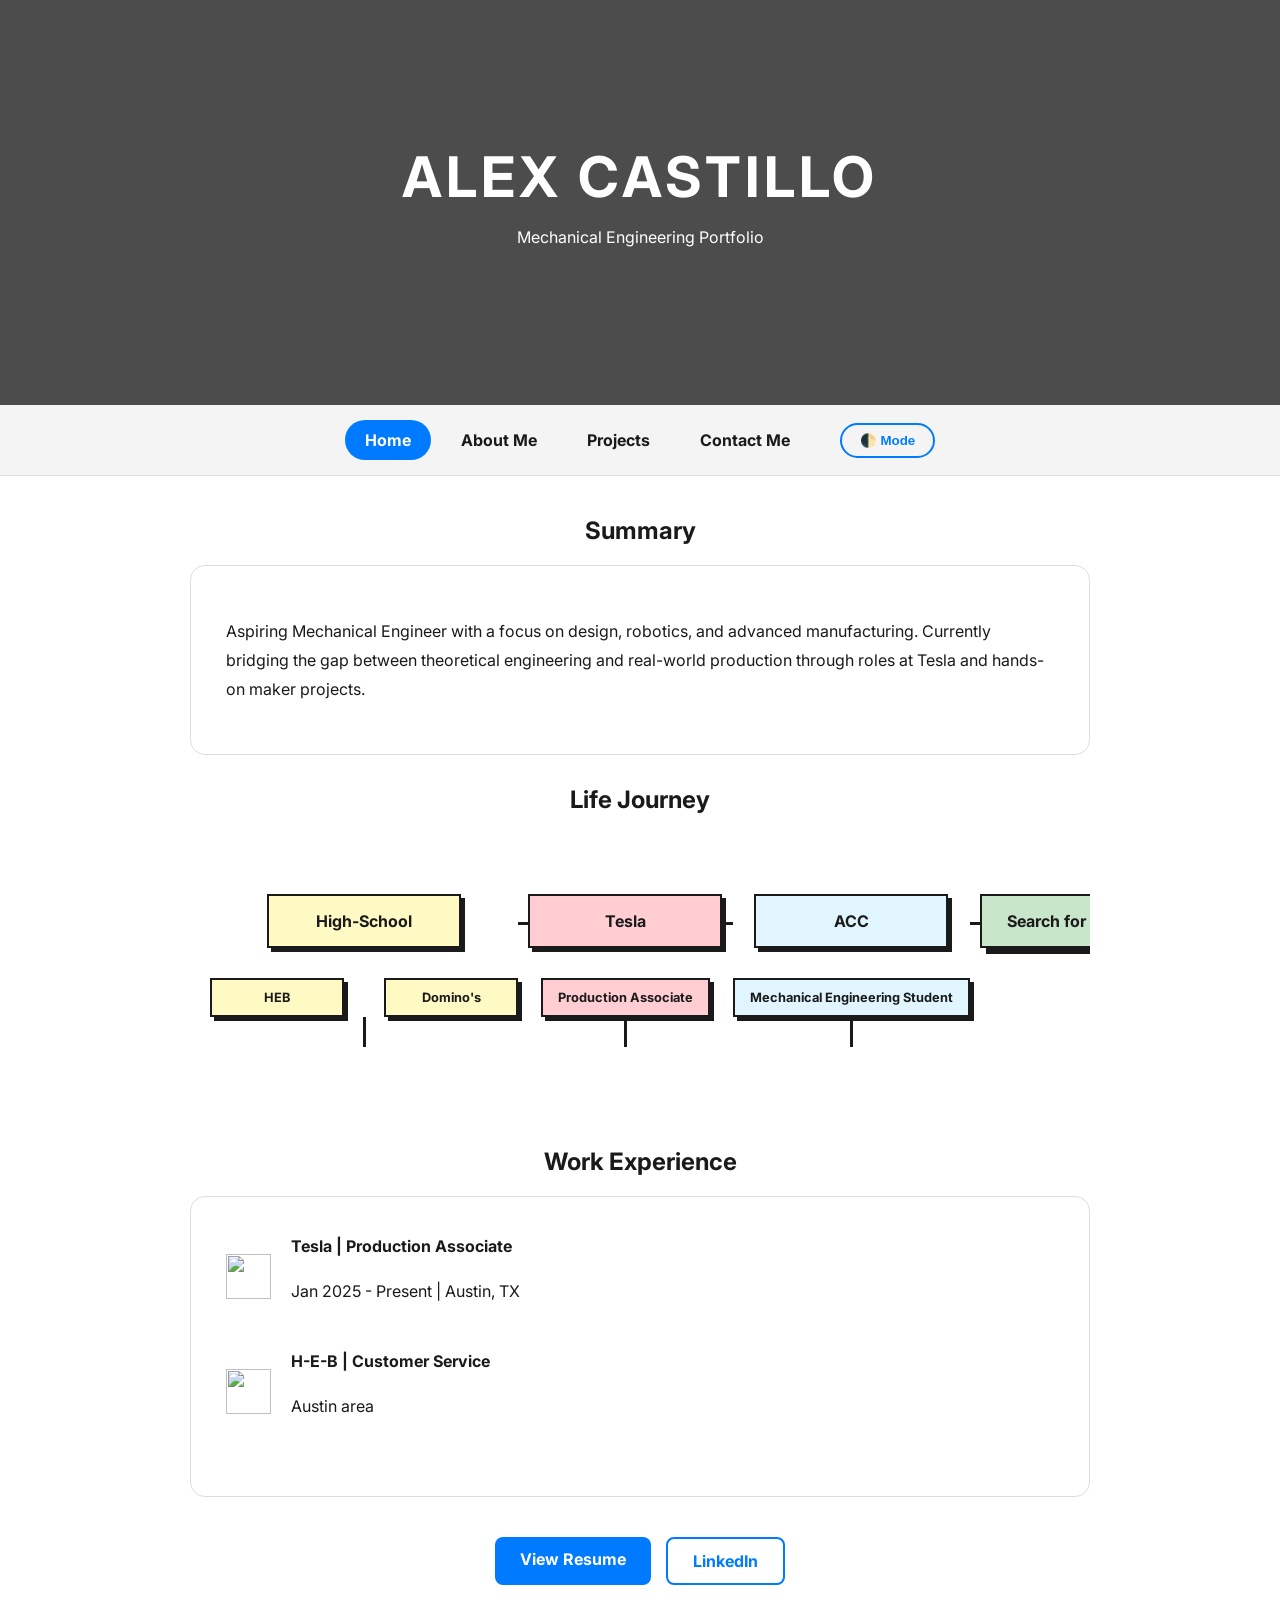
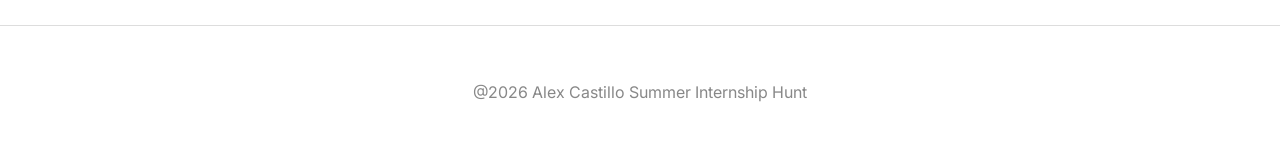
==== index.html @ 1a723564 "Update index.html" ====
<!DOCTYPE html>
<html lang="en">
<head>
    <meta charset="UTF-8">
    <meta name="viewport" content="width=device-width, initial-scale=1.0">
    <title>Alex Castillo | Mechanical Engineering Portfolio</title>
    <link href="https://fonts.googleapis.com/css2?family=Inter:wght@400;700&display=swap" rel="stylesheet">
    <style>
        :root {
            --bg-color: #ffffff;
            --text-color: #1a1a1a;
            --accent-color: #007bff;
            --secondary-bg: #f4f4f4;
            --card-bg: #ffffff;
            --border-color: #ddd;
            
            /* Journey Colors from Sketch */
            --hs-color: #fff9c4; /* Soft Yellow */
            --tesla-color: #ffcdd2; /* Soft Red */
            --acc-color: #e1f5fe; /* Soft Blue */
            --search-color: #c8e6c9; /* Soft Green */
        }

        [data-theme="dark"] {
            --bg-color: #121212;
            --text-color: #f0f0f0;
            --accent-color: #3792ff;
            --secondary-bg: #1e1e1e;
            --card-bg: #252525;
            --border-color: #333;
            --hs-color: #434026;
            --tesla-color: #4a2c2c;
            --acc-color: #263843;
            --search-color: #263e26;
        }

        body {
            font-family: 'Inter', sans-serif;
            background-color: var(--bg-color);
            color: var(--text-color);
            margin: 0; padding: 0;
            transition: all 0.3s ease;
            scroll-behavior: smooth;
            text-align: center;
        }

        /* Hero */
        header {
            height: 45vh;
            background: linear-gradient(rgba(0,0,0,0.7), rgba(0,0,0,0.7)), url('https://images.unsplash.com/photo-1537462715879-360eeb61a0ad?auto=format&fit=crop&w=1500&q=80');
            background-size: cover; background-position: center;
            display: flex; flex-direction: column; justify-content: center; align-items: center; color: white;
        }

        header h1 { font-size: 3.5rem; margin: 0; text-transform: uppercase; letter-spacing: 4px; }

        /* Navigation */
        nav {
            background: var(--secondary-bg); padding: 15px 0; position: sticky; top: 0;
            z-index: 1000; display: flex; justify-content: center; align-items: center; gap: 10px;
            border-bottom: 1px solid var(--border-color);
        }

        nav a { text-decoration: none; color: var(--text-color); font-weight: 700; padding: 10px 20px; border-radius: 30px; transition: 0.3s; cursor: pointer; }
        nav a.active { background: var(--accent-color); color: white; }

        #theme-toggle { padding: 8px 18px; border-radius: 50px; border: 2px solid var(--accent-color); background: transparent; color: var(--accent-color); cursor: pointer; font-weight: bold; margin-left: 20px; }

        /* --- Journey Schematic Styling --- */
        .journey-container { overflow-x: auto; padding: 60px 20px; margin-top: 20px; }
        .journey-schematic { display: flex; align-items: flex-start; min-width: 1000px; margin: 0 auto; position: relative; padding-bottom: 50px; }

        .schematic-node { display: flex; flex-direction: column; align-items: center; position: relative; }
        .node-box {
            border: 2px solid var(--text-color); padding: 15px 25px; font-weight: bold;
            z-index: 3; position: relative; min-width: 140px; box-shadow: 4px 4px 0px var(--text-color);
        }
        
        .sub-box { font-size: 0.8rem; padding: 10px 15px; margin-top: 30px; min-width: 100px; }

        /* Schematic Lines */
        .connector-line { height: 3px; background: var(--text-color); flex-grow: 1; align-self: center; margin-top: -65px; z-index: 1; }
        .vertical-line { width: 3px; background: var(--text-color); height: 30px; position: absolute; top: 100%; z-index: 1; }
        .horizontal-branch { position: absolute; height: 3px; background: var(--text-color); width: 80px; top: 125px; z-index: 1; }

        /* Color Coding */
        .color-hs { background-color: var(--hs-color); }
        .color-tesla { background-color: var(--tesla-color); }
        .color-acc { background-color: var(--acc-color); }
        .color-search { background-color: var(--search-color); }

        /* Layout */
        .container { max-width: 900px; margin: 40px auto; padding: 0 20px; }
        section { display: none; }
        section.active { display: block; animation: fadeIn 0.4s; }
        @keyframes fadeIn { from { opacity: 0; } to { opacity: 1; } }

        .card { background: var(--card-bg); padding: 35px; border-radius: 15px; border: 1px solid var(--border-color); margin-bottom: 30px; line-height: 1.8; text-align: left; }
        .exp-item { display: flex; align-items: center; gap: 20px; margin-bottom: 25px; }
        .exp-logo { width: 45px; height: 45px; object-fit: contain; }

        /* Buttons */
        .bottom-actions { display: flex; justify-content: center; gap: 15px; margin: 40px 0; }
        .btn { padding: 12px 25px; border-radius: 8px; text-decoration: none; font-weight: bold; transition: 0.3s; cursor: pointer; }
        .btn-primary { background: var(--accent-color); color: white; border: none; }
        .btn-outline { border: 2px solid var(--accent-color); color: var(--accent-color); background: transparent; }

        footer { padding: 40px 0; color: #888; border-top: 1px solid var(--border-color); }
    </style>
</head>
<body data-theme="light">

    <header>
        <h1>ALEX CASTILLO</h1>
        <p>Mechanical Engineering Portfolio</p>
    </header>

    <nav>
        <a href="#home" class="nav-btn active" onclick="showSection('home')">Home</a>
        <a href="#about" class="nav-btn" onclick="showSection('about')">About Me</a>
        <a href="#projects" class="nav-btn" onclick="showSection('projects')">Projects</a>
        <a href="#contact" class="nav-btn" onclick="showSection('contact')">Contact Me</a>
        <button id="theme-toggle">🌓 Mode</button>
    </nav>

    <div class="container">
        <section id="home" class="active">
            <h2>Summary</h2>
            <div class="card">
                <p>Aspiring Mechanical Engineer with a focus on design, robotics, and advanced manufacturing. Currently bridging the gap between theoretical engineering and real-world production through roles at Tesla and hands-on maker projects.</p>
            </div>
            
            <h2>Life Journey</h2>
            <div class="journey-container">
                <div class="journey-schematic">
                    
                    <div class="schematic-node">
                        <div class="node-box color-hs">High-School</div>
                        <div class="vertical-line"></div>
                        <div style="display: flex; gap: 40px;">
                            <div class="node-box sub-box color-hs">HEB</div>
                            <div class="node-box sub-box color-hs">Domino's</div>
                        </div>
                    </div>

                    <div class="connector-line"></div>

                    <div class="schematic-node">
                        <div class="node-box color-tesla">Tesla</div>
                        <div class="vertical-line"></div>
                        <div class="node-box sub-box color-tesla">Production Associate</div>
                    </div>

                    <div class="connector-line"></div>

                    <div class="schematic-node">
                        <div class="node-box color-acc">ACC</div>
                        <div class="vertical-line"></div>
                        <div class="node-box sub-box color-acc">Mechanical Engineering Student</div>
                    </div>

                    <div class="connector-line"></div>

                    <div class="schematic-node">
                        <div class="node-box color-search" style="box-shadow: 6px 6px 0px var(--text-color);">Search for Internship!!!</div>
                    </div>
                </div>
            </div>

            <h2>Work Experience</h2>
            <div class="card">
                <div class="exp-item">
                    <img src="tesla-logo.png" alt="" class="exp-logo">
                    <div>
                        <strong>Tesla | Production Associate</strong>
                        <p>Jan 2025 - Present | Austin, TX </p>
                    </div>
                </div>
                <div class="exp-item">
                    <img src="heb-logo.png" alt="" class="exp-logo">
                    <div>
                        <strong>H-E-B | Customer Service</strong>
                        <p>Austin area </p>
                    </div>
                </div>
            </div>
        </section>

        <section id="about">
            <h2>About Me</h2>
            <div class="card">
                <p>Hi there! My name is Alex Castillo and I'm currently in my journey as a mechanical engineering student.</p>
                <p>My interest in engineering started with a passion for how things work—taking apart mechanical systems to understand their internal logic. Currently, I'm harnessing my passion for engineering by designing and building a 6-DOF robotic arm using SolidWorks and advanced 3D printing.</p>
            </div>
        </section>

        <section id="projects">
            <h2>Technical Projects</h2>
            <div class="card">
                <h3>6-DOF Robotic Arm</h3>
                <p>Designed and fabricated a fully articulated robotic arm. Key focuses included motor torque calculations, tolerance management for 3D printed components, and structural design in SolidWorks.</p>
            </div>
        </section>

        <section id="contact">
            <h2>Contact Me</h2>
            <div class="card">
                <form action="https://formspree.io/f/alex.castillo3@g.austincc.edu" method="POST">
                    <input type="text" name="name" placeholder="Name" required>
                    <input type="email" name="email" placeholder="Email" required>
                    <textarea name="message" rows="5" placeholder="Your Message" required></textarea>
                    <button type="submit" class="btn btn-primary" style="width:100%; margin-top:10px;">Send Message</button>
                </form>
            </div>
        </section>

        <div class="bottom-actions">
            <a href="resume.pdf" target="_blank" class="btn btn-primary">View Resume</a>
            <a href="https://www.linkedin.com/in/alex-lee-castillo-57551421b/" target="_blank" class="btn btn-outline">LinkedIn </a>
        </div>
    </div>

    <footer>
        <p>@2026 Alex Castillo Summer Internship Hunt </p>
    </footer>

    <script>
        function showSection(sectionId) {
            document.querySelectorAll('section').forEach(s => s.classList.remove('active'));
            document.querySelectorAll('.nav-btn').forEach(b => b.classList.remove('active'));
            document.getElementById(sectionId).classList.add('active');
            document.querySelector(`[href="#${sectionId}"]`).classList.add('active');
            window.scrollTo(0, 0);
        }
        const toggleBtn = document.getElementById('theme-toggle');
        const body = document.body;
        toggleBtn.addEventListener('click', () => {
            const currentTheme = body.getAttribute('data-theme');
            body.setAttribute('data-theme', currentTheme === 'light' ? 'dark' : 'light');
        });
    </script>
</body>
</html>
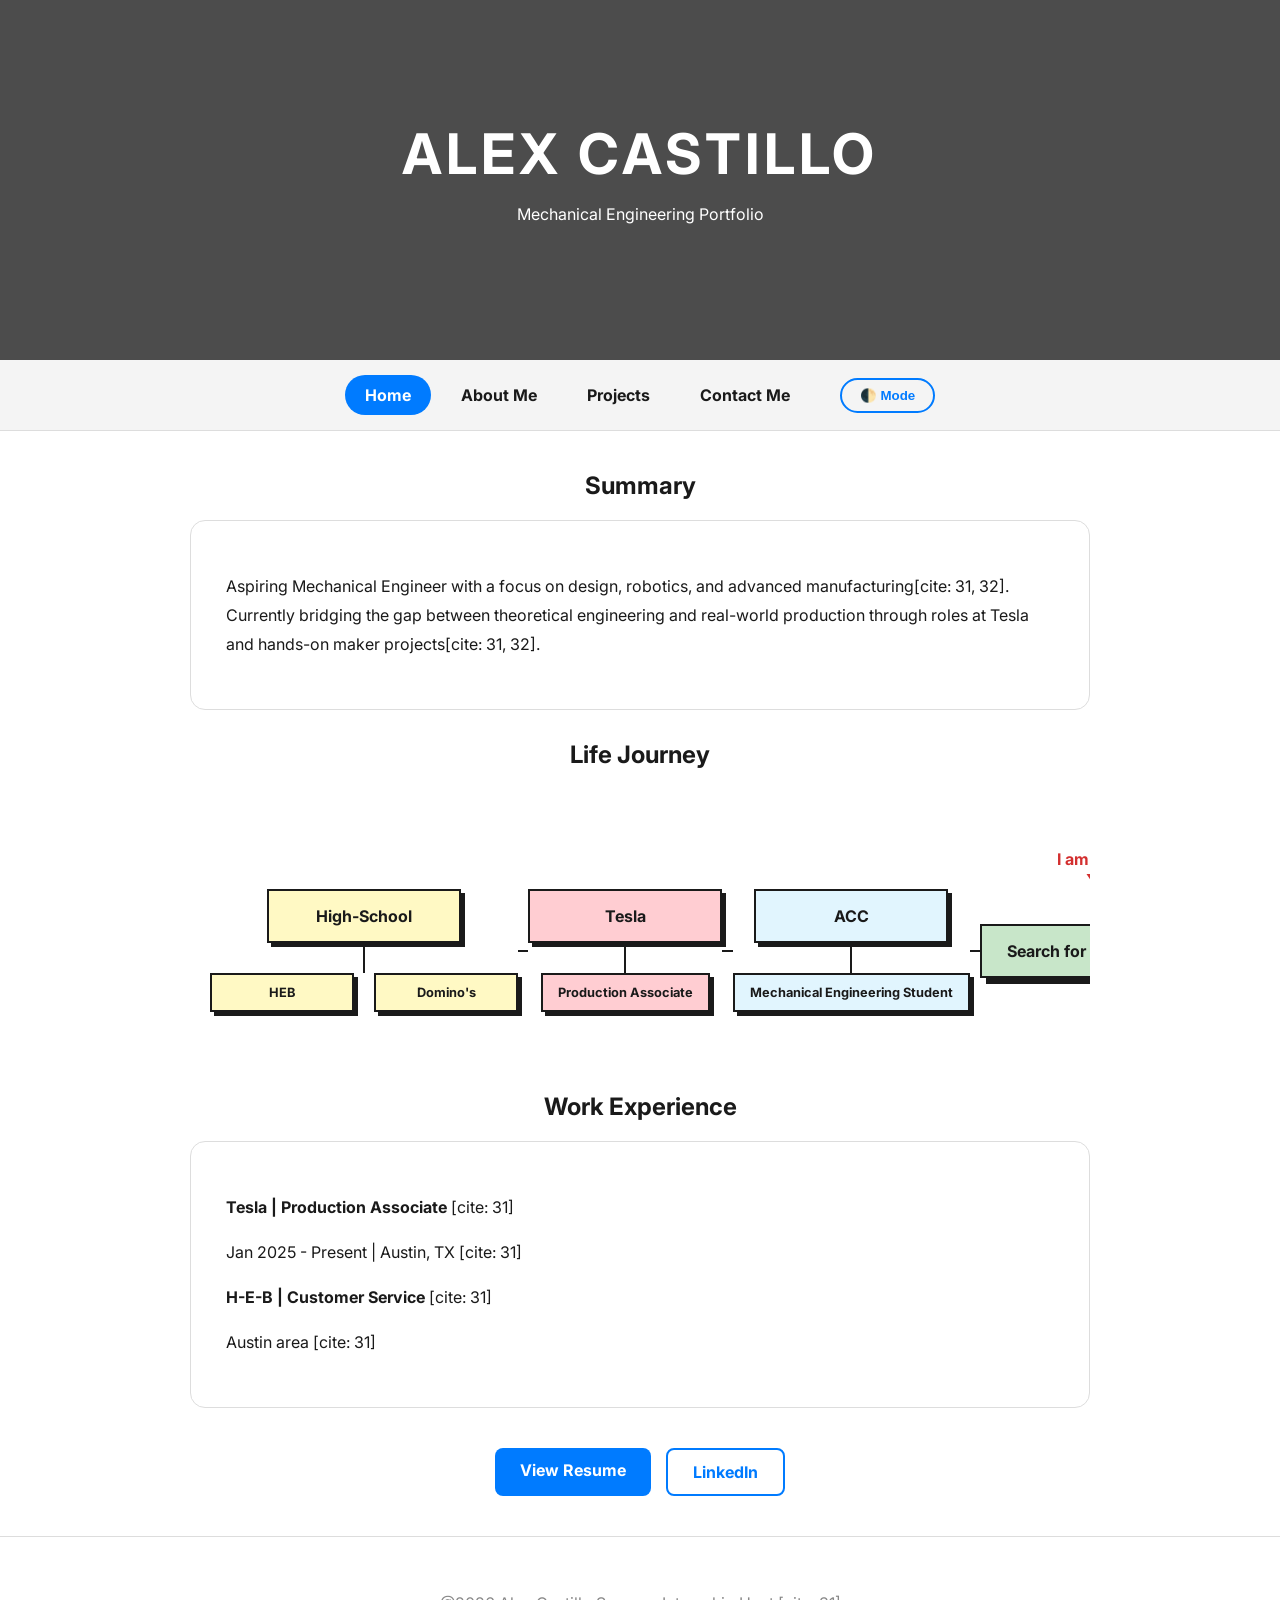
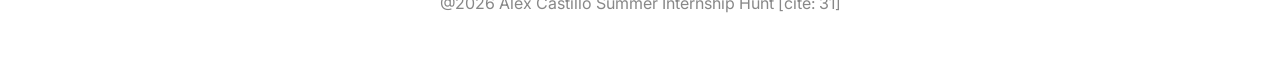
==== commit dc79e403: "Update index.html" ====
--- a/index.html
+++ b/index.html
@@ -14,11 +14,11 @@
             --card-bg: #ffffff;
             --border-color: #ddd;
             
-            /* Journey Colors from Sketch */
-            --hs-color: #fff9c4; /* Soft Yellow */
-            --tesla-color: #ffcdd2; /* Soft Red */
-            --acc-color: #e1f5fe; /* Soft Blue */
-            --search-color: #c8e6c9; /* Soft Green */
+            /* Journey Colors */
+            --hs-color: #fff9c4;
+            --tesla-color: #ffcdd2;
+            --acc-color: #e1f5fe;
+            --search-color: #c8e6c9;
         }
 
         [data-theme="dark"] {
@@ -46,7 +46,7 @@
 
         /* Hero */
         header {
-            height: 45vh;
+            height: 40vh;
             background: linear-gradient(rgba(0,0,0,0.7), rgba(0,0,0,0.7)), url('https://images.unsplash.com/photo-1537462715879-360eeb61a0ad?auto=format&fit=crop&w=1500&q=80');
             background-size: cover; background-position: center;
             display: flex; flex-direction: column; justify-content: center; align-items: center; color: white;
@@ -67,8 +67,8 @@
         #theme-toggle { padding: 8px 18px; border-radius: 50px; border: 2px solid var(--accent-color); background: transparent; color: var(--accent-color); cursor: pointer; font-weight: bold; margin-left: 20px; }
 
         /* --- Journey Schematic Styling --- */
-        .journey-container { overflow-x: auto; padding: 60px 20px; margin-top: 20px; }
-        .journey-schematic { display: flex; align-items: flex-start; min-width: 1000px; margin: 0 auto; position: relative; padding-bottom: 50px; }
+        .journey-container { overflow-x: auto; padding: 100px 20px 60px; margin-top: 20px; }
+        .journey-schematic { display: flex; align-items: center; min-width: 1000px; margin: 0 auto; position: relative; }
 
         .schematic-node { display: flex; flex-direction: column; align-items: center; position: relative; }
         .node-box {
@@ -76,12 +76,32 @@
             z-index: 3; position: relative; min-width: 140px; box-shadow: 4px 4px 0px var(--text-color);
         }
         
-        .sub-box { font-size: 0.8rem; padding: 10px 15px; margin-top: 30px; min-width: 100px; }
-
-        /* Schematic Lines */
-        .connector-line { height: 3px; background: var(--text-color); flex-grow: 1; align-self: center; margin-top: -65px; z-index: 1; }
-        .vertical-line { width: 3px; background: var(--text-color); height: 30px; position: absolute; top: 100%; z-index: 1; }
-        .horizontal-branch { position: absolute; height: 3px; background: var(--text-color); width: 80px; top: 125px; z-index: 1; }
+        .sub-box { font-size: 0.8rem; padding: 10px 15px; min-width: 110px; }
+
+        /* Connecting Lines */
+        .connector-line { height: 2px; background: var(--text-color); flex-grow: 1; z-index: 1; }
+        .vertical-line { width: 2px; background: var(--text-color); height: 30px; }
+
+        /* "I am here" Indicator */
+        .here-indicator {
+            position: absolute;
+            top: -75px;
+            left: 50%;
+            transform: translateX(-50%);
+            color: #d32f2f;
+            font-weight: bold;
+            display: flex;
+            flex-direction: column;
+            align-items: center;
+        }
+        .arrow-down {
+            width: 0; 
+            height: 0; 
+            border-left: 8px solid transparent;
+            border-right: 8px solid transparent;
+            border-top: 12px solid #d32f2f;
+            margin-top: 5px;
+        }
 
         /* Color Coding */
         .color-hs { background-color: var(--hs-color); }
@@ -96,8 +116,6 @@
         @keyframes fadeIn { from { opacity: 0; } to { opacity: 1; } }
 
         .card { background: var(--card-bg); padding: 35px; border-radius: 15px; border: 1px solid var(--border-color); margin-bottom: 30px; line-height: 1.8; text-align: left; }
-        .exp-item { display: flex; align-items: center; gap: 20px; margin-bottom: 25px; }
-        .exp-logo { width: 45px; height: 45px; object-fit: contain; }
 
         /* Buttons */
         .bottom-actions { display: flex; justify-content: center; gap: 15px; margin: 40px 0; }
@@ -127,7 +145,7 @@
         <section id="home" class="active">
             <h2>Summary</h2>
             <div class="card">
-                <p>Aspiring Mechanical Engineer with a focus on design, robotics, and advanced manufacturing. Currently bridging the gap between theoretical engineering and real-world production through roles at Tesla and hands-on maker projects.</p>
+                <p>Aspiring Mechanical Engineer with a focus on design, robotics, and advanced manufacturing[cite: 31, 32]. Currently bridging the gap between theoretical engineering and real-world production through roles at Tesla and hands-on maker projects[cite: 31, 32].</p>
             </div>
             
             <h2>Life Journey</h2>
@@ -137,7 +155,7 @@
                     <div class="schematic-node">
                         <div class="node-box color-hs">High-School</div>
                         <div class="vertical-line"></div>
-                        <div style="display: flex; gap: 40px;">
+                        <div style="display: flex; gap: 20px;">
                             <div class="node-box sub-box color-hs">HEB</div>
                             <div class="node-box sub-box color-hs">Domino's</div>
                         </div>
@@ -162,6 +180,10 @@
                     <div class="connector-line"></div>
 
                     <div class="schematic-node">
+                        <div class="here-indicator">
+                            I am here!
+                            <div class="arrow-down"></div>
+                        </div>
                         <div class="node-box color-search" style="box-shadow: 6px 6px 0px var(--text-color);">Search for Internship!!!</div>
                     </div>
                 </div>
@@ -169,28 +191,18 @@
 
             <h2>Work Experience</h2>
             <div class="card">
-                <div class="exp-item">
-                    <img src="tesla-logo.png" alt="" class="exp-logo">
-                    <div>
-                        <strong>Tesla | Production Associate</strong>
-                        <p>Jan 2025 - Present | Austin, TX </p>
-                    </div>
-                </div>
-                <div class="exp-item">
-                    <img src="heb-logo.png" alt="" class="exp-logo">
-                    <div>
-                        <strong>H-E-B | Customer Service</strong>
-                        <p>Austin area </p>
-                    </div>
-                </div>
+                <p><strong>Tesla | Production Associate</strong> [cite: 31]</p>
+                <p>Jan 2025 - Present | Austin, TX [cite: 31]</p>
+                <p><strong>H-E-B | Customer Service</strong> [cite: 31]</p>
+                <p>Austin area [cite: 31]</p>
             </div>
         </section>
 
         <section id="about">
             <h2>About Me</h2>
             <div class="card">
-                <p>Hi there! My name is Alex Castillo and I'm currently in my journey as a mechanical engineering student.</p>
-                <p>My interest in engineering started with a passion for how things work—taking apart mechanical systems to understand their internal logic. Currently, I'm harnessing my passion for engineering by designing and building a 6-DOF robotic arm using SolidWorks and advanced 3D printing.</p>
+                <p>Hi there! My name is Alex Castillo and I'm currently a mechanical engineering student[cite: 31, 32].</p>
+                <p>My interest in engineering started with a passion for how things work—taking apart mechanical systems to understand their internal logic[cite: 32]. Currently, I'm harnessing my passion for engineering by designing and building a 6-DOF robotic arm using SolidWorks and advanced 3D printing[cite: 31, 32].</p>
             </div>
         </section>
 
@@ -198,7 +210,7 @@
             <h2>Technical Projects</h2>
             <div class="card">
                 <h3>6-DOF Robotic Arm</h3>
-                <p>Designed and fabricated a fully articulated robotic arm. Key focuses included motor torque calculations, tolerance management for 3D printed components, and structural design in SolidWorks.</p>
+                <p>Designed and fabricated a fully articulated robotic arm[cite: 31, 32]. Key focuses included motor torque calculations, tolerance management for 3D printed components, and structural design in SolidWorks[cite: 31, 32].</p>
             </div>
         </section>
 
@@ -216,12 +228,12 @@
 
         <div class="bottom-actions">
             <a href="resume.pdf" target="_blank" class="btn btn-primary">View Resume</a>
-            <a href="https://www.linkedin.com/in/alex-lee-castillo-57551421b/" target="_blank" class="btn btn-outline">LinkedIn </a>
+            <a href="https://www.linkedin.com/in/alex-lee-castillo-57551421b/" target="_blank" class="btn btn-outline">LinkedIn</a>
         </div>
     </div>
 
     <footer>
-        <p>@2026 Alex Castillo Summer Internship Hunt </p>
+        <p>@2026 Alex Castillo Summer Internship Hunt [cite: 31]</p>
     </footer>
 
     <script>
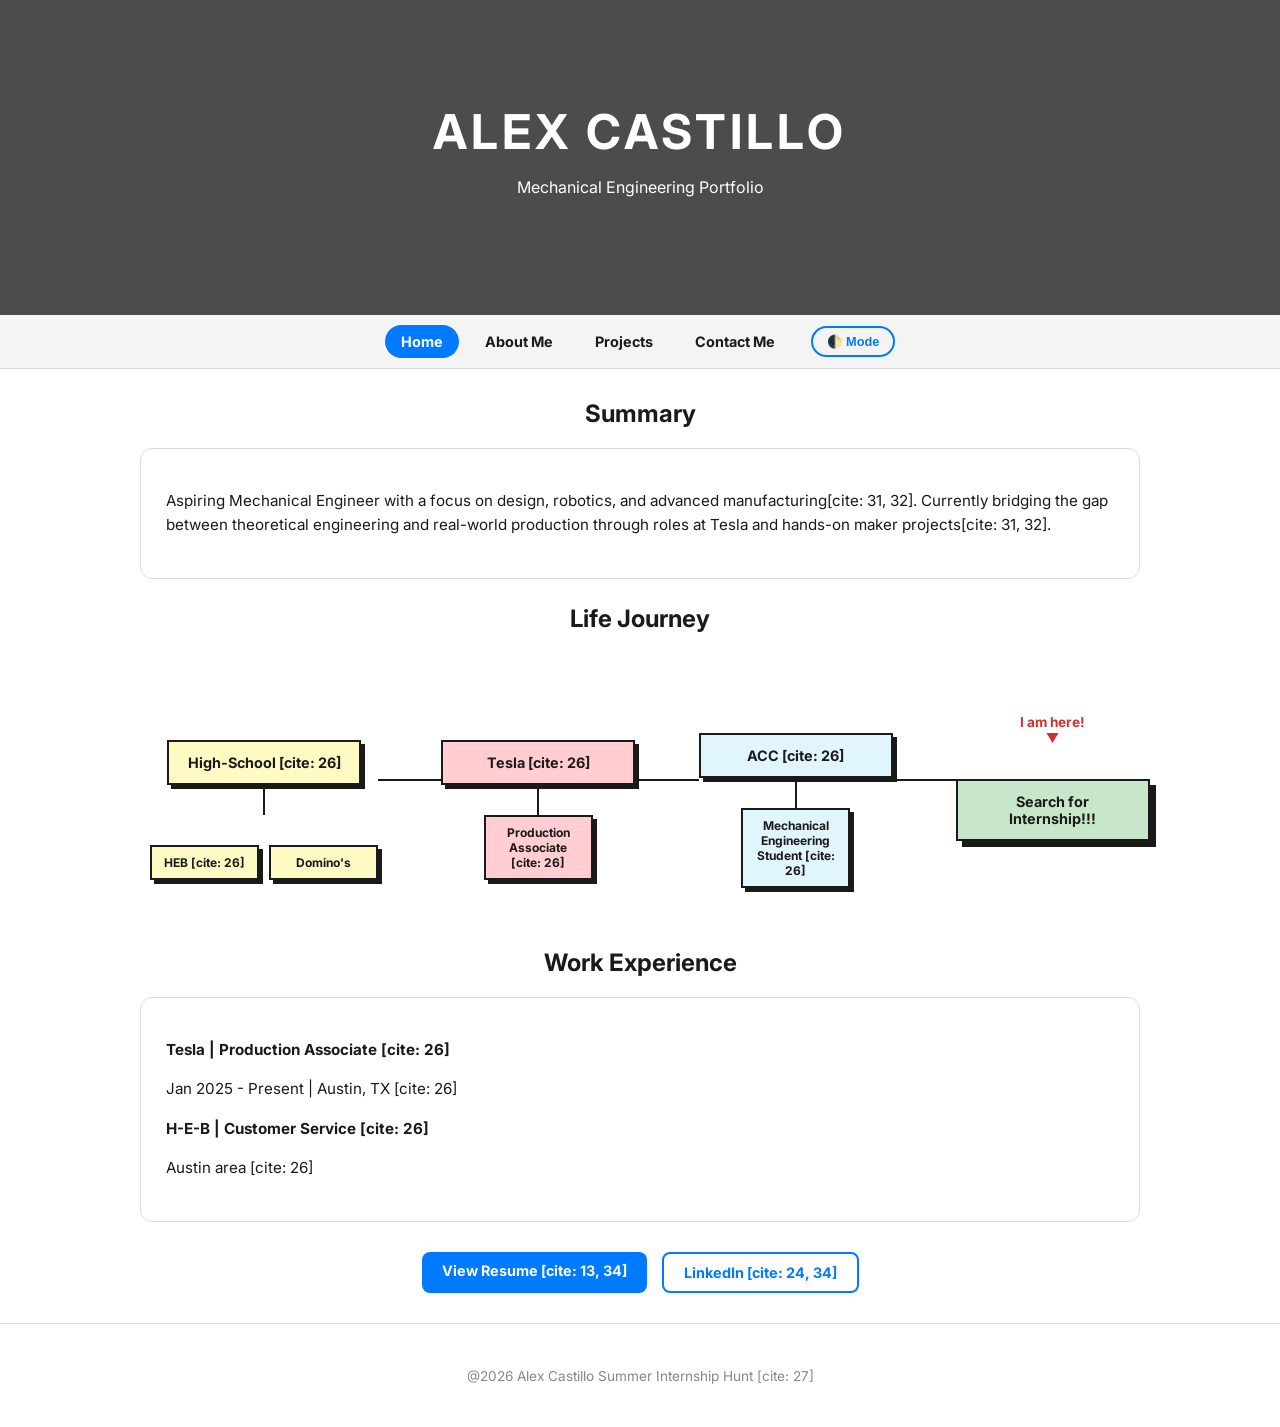
==== commit d4a6b727: "Update index.html" ====
--- a/index.html
+++ b/index.html
@@ -46,61 +46,65 @@
 
         /* Hero */
         header {
-            height: 40vh;
+            height: 35vh;
             background: linear-gradient(rgba(0,0,0,0.7), rgba(0,0,0,0.7)), url('https://images.unsplash.com/photo-1537462715879-360eeb61a0ad?auto=format&fit=crop&w=1500&q=80');
             background-size: cover; background-position: center;
             display: flex; flex-direction: column; justify-content: center; align-items: center; color: white;
         }
 
-        header h1 { font-size: 3.5rem; margin: 0; text-transform: uppercase; letter-spacing: 4px; }
+        header h1 { font-size: 3rem; margin: 0; text-transform: uppercase; letter-spacing: 4px; }
 
         /* Navigation */
         nav {
-            background: var(--secondary-bg); padding: 15px 0; position: sticky; top: 0;
+            background: var(--secondary-bg); padding: 10px 0; position: sticky; top: 0;
             z-index: 1000; display: flex; justify-content: center; align-items: center; gap: 10px;
             border-bottom: 1px solid var(--border-color);
         }
 
-        nav a { text-decoration: none; color: var(--text-color); font-weight: 700; padding: 10px 20px; border-radius: 30px; transition: 0.3s; cursor: pointer; }
+        nav a { text-decoration: none; color: var(--text-color); font-weight: 700; padding: 8px 16px; border-radius: 30px; transition: 0.3s; cursor: pointer; font-size: 0.9rem; }
         nav a.active { background: var(--accent-color); color: white; }
 
-        #theme-toggle { padding: 8px 18px; border-radius: 50px; border: 2px solid var(--accent-color); background: transparent; color: var(--accent-color); cursor: pointer; font-weight: bold; margin-left: 20px; }
+        #theme-toggle { padding: 6px 14px; border-radius: 50px; border: 2px solid var(--accent-color); background: transparent; color: var(--accent-color); cursor: pointer; font-weight: bold; margin-left: 10px; font-size: 0.8rem; }
 
         /* --- Journey Schematic Styling --- */
-        .journey-container { overflow-x: auto; padding: 100px 20px 60px; margin-top: 20px; }
-        .journey-schematic { display: flex; align-items: center; min-width: 1000px; margin: 0 auto; position: relative; }
-
-        .schematic-node { display: flex; flex-direction: column; align-items: center; position: relative; }
+        .journey-container { padding: 80px 10px 40px; margin-top: 20px; width: 100%; display: flex; justify-content: center; }
+        .journey-schematic { display: flex; align-items: center; width: 100%; max-width: 1100px; position: relative; justify-content: space-between; }
+
+        .schematic-node { display: flex; flex-direction: column; align-items: center; position: relative; flex: 1; }
+        
         .node-box {
-            border: 2px solid var(--text-color); padding: 15px 25px; font-weight: bold;
-            z-index: 3; position: relative; min-width: 140px; box-shadow: 4px 4px 0px var(--text-color);
+            border: 2px solid var(--text-color); padding: 12px 15px; font-weight: bold;
+            z-index: 3; position: relative; width: 160px; box-shadow: 4px 4px 0px var(--text-color);
+            font-size: 0.9rem;
         }
         
-        .sub-box { font-size: 0.8rem; padding: 10px 15px; min-width: 110px; }
+        .sub-box-container { display: flex; gap: 10px; margin-top: 30px; }
+        .sub-box { font-size: 0.75rem; padding: 8px 10px; width: 85px; min-width: 0; }
 
         /* Connecting Lines */
-        .connector-line { height: 2px; background: var(--text-color); flex-grow: 1; z-index: 1; }
-        .vertical-line { width: 2px; background: var(--text-color); height: 30px; }
+        .main-connector { height: 2px; background: var(--text-color); flex-grow: 1; z-index: 1; align-self: center; margin-bottom: 60px; }
+        .vertical-line { width: 2px; background: var(--text-color); height: 30px; z-index: 2; }
 
         /* "I am here" Indicator */
         .here-indicator {
             position: absolute;
-            top: -75px;
+            top: -65px;
             left: 50%;
             transform: translateX(-50%);
             color: #d32f2f;
             font-weight: bold;
+            font-size: 0.85rem;
             display: flex;
             flex-direction: column;
             align-items: center;
+            white-space: nowrap;
         }
         .arrow-down {
-            width: 0; 
-            height: 0; 
-            border-left: 8px solid transparent;
-            border-right: 8px solid transparent;
-            border-top: 12px solid #d32f2f;
-            margin-top: 5px;
+            width: 0; height: 0; 
+            border-left: 6px solid transparent;
+            border-right: 6px solid transparent;
+            border-top: 10px solid #d32f2f;
+            margin-top: 3px;
         }
 
         /* Color Coding */
@@ -110,20 +114,20 @@
         .color-search { background-color: var(--search-color); }
 
         /* Layout */
-        .container { max-width: 900px; margin: 40px auto; padding: 0 20px; }
+        .container { max-width: 1000px; margin: 30px auto; padding: 0 20px; }
         section { display: none; }
         section.active { display: block; animation: fadeIn 0.4s; }
         @keyframes fadeIn { from { opacity: 0; } to { opacity: 1; } }
 
-        .card { background: var(--card-bg); padding: 35px; border-radius: 15px; border: 1px solid var(--border-color); margin-bottom: 30px; line-height: 1.8; text-align: left; }
+        .card { background: var(--card-bg); padding: 25px; border-radius: 12px; border: 1px solid var(--border-color); margin-bottom: 25px; line-height: 1.6; text-align: left; font-size: 0.95rem; }
 
         /* Buttons */
-        .bottom-actions { display: flex; justify-content: center; gap: 15px; margin: 40px 0; }
-        .btn { padding: 12px 25px; border-radius: 8px; text-decoration: none; font-weight: bold; transition: 0.3s; cursor: pointer; }
+        .bottom-actions { display: flex; justify-content: center; gap: 15px; margin: 30px 0; }
+        .btn { padding: 10px 20px; border-radius: 8px; text-decoration: none; font-weight: bold; transition: 0.3s; cursor: pointer; font-size: 0.9rem; }
         .btn-primary { background: var(--accent-color); color: white; border: none; }
         .btn-outline { border: 2px solid var(--accent-color); color: var(--accent-color); background: transparent; }
 
-        footer { padding: 40px 0; color: #888; border-top: 1px solid var(--border-color); }
+        footer { padding: 30px 0; color: #888; border-top: 1px solid var(--border-color); font-size: 0.85rem; }
     </style>
 </head>
 <body data-theme="light">
@@ -153,87 +157,87 @@
                 <div class="journey-schematic">
                     
                     <div class="schematic-node">
-                        <div class="node-box color-hs">High-School</div>
+                        <div class="node-box color-hs">High-School [cite: 26]</div>
                         <div class="vertical-line"></div>
-                        <div style="display: flex; gap: 20px;">
-                            <div class="node-box sub-box color-hs">HEB</div>
+                        <div class="sub-box-container">
+                            <div class="node-box sub-box color-hs">HEB [cite: 26]</div>
                             <div class="node-box sub-box color-hs">Domino's</div>
                         </div>
                     </div>
 
-                    <div class="connector-line"></div>
-
-                    <div class="schematic-node">
-                        <div class="node-box color-tesla">Tesla</div>
+                    <div class="main-connector"></div>
+
+                    <div class="schematic-node">
+                        <div class="node-box color-tesla">Tesla [cite: 26]</div>
                         <div class="vertical-line"></div>
-                        <div class="node-box sub-box color-tesla">Production Associate</div>
-                    </div>
-
-                    <div class="connector-line"></div>
-
-                    <div class="schematic-node">
-                        <div class="node-box color-acc">ACC</div>
+                        <div class="node-box sub-box color-tesla">Production Associate [cite: 26]</div>
+                    </div>
+
+                    <div class="main-connector"></div>
+
+                    <div class="schematic-node">
+                        <div class="node-box color-acc">ACC [cite: 26]</div>
                         <div class="vertical-line"></div>
-                        <div class="node-box sub-box color-acc">Mechanical Engineering Student</div>
-                    </div>
-
-                    <div class="connector-line"></div>
+                        <div class="node-box sub-box color-acc">Mechanical Engineering Student [cite: 26]</div>
+                    </div>
+
+                    <div class="main-connector"></div>
 
                     <div class="schematic-node">
                         <div class="here-indicator">
-                            I am here!
+                            I am here! 
                             <div class="arrow-down"></div>
                         </div>
-                        <div class="node-box color-search" style="box-shadow: 6px 6px 0px var(--text-color);">Search for Internship!!!</div>
+                        <div class="node-box color-search" style="box-shadow: 6px 6px 0px var(--text-color);">Search for Internship!!! </div>
                     </div>
                 </div>
             </div>
 
             <h2>Work Experience</h2>
             <div class="card">
-                <p><strong>Tesla | Production Associate</strong> [cite: 31]</p>
-                <p>Jan 2025 - Present | Austin, TX [cite: 31]</p>
-                <p><strong>H-E-B | Customer Service</strong> [cite: 31]</p>
-                <p>Austin area [cite: 31]</p>
+                <p><strong>Tesla | Production Associate [cite: 26]</strong></p>
+                <p>Jan 2025 - Present | Austin, TX [cite: 26]</p>
+                <p><strong>H-E-B | Customer Service [cite: 26]</strong></p>
+                <p>Austin area [cite: 26]</p>
             </div>
         </section>
 
         <section id="about">
-            <h2>About Me</h2>
-            <div class="card">
-                <p>Hi there! My name is Alex Castillo and I'm currently a mechanical engineering student[cite: 31, 32].</p>
-                <p>My interest in engineering started with a passion for how things work—taking apart mechanical systems to understand their internal logic[cite: 32]. Currently, I'm harnessing my passion for engineering by designing and building a 6-DOF robotic arm using SolidWorks and advanced 3D printing[cite: 31, 32].</p>
+            <h2>About Me [cite: 15]</h2>
+            <div class="card">
+                <p>Hi there! My name is Alex Castillo and I'm currently a mechanical engineering student[cite: 16].</p>
+                <p>My interest in engineering started with a passion for how things work—taking apart mechanical systems to understand their internal logic[cite: 17]. Currently, I'm harnessing my passion for engineering by designing and building a 6-DOF robotic arm using SolidWorks and advanced 3D printing[cite: 18].</p>
             </div>
         </section>
 
         <section id="projects">
-            <h2>Technical Projects</h2>
-            <div class="card">
-                <h3>6-DOF Robotic Arm</h3>
-                <p>Designed and fabricated a fully articulated robotic arm[cite: 31, 32]. Key focuses included motor torque calculations, tolerance management for 3D printed components, and structural design in SolidWorks[cite: 31, 32].</p>
+            <h2>Technical Projects [cite: 23]</h2>
+            <div class="card">
+                <h3>6-DOF Robotic Arm [cite: 18]</h3>
+                <p>Designed and fabricated a fully articulated robotic arm[cite: 18]. Key focuses included motor torque calculations, tolerance management for 3D printed components, and structural design in SolidWorks[cite: 18].</p>
             </div>
         </section>
 
         <section id="contact">
-            <h2>Contact Me</h2>
+            <h2>Contact Me [cite: 24]</h2>
             <div class="card">
                 <form action="https://formspree.io/f/alex.castillo3@g.austincc.edu" method="POST">
                     <input type="text" name="name" placeholder="Name" required>
                     <input type="email" name="email" placeholder="Email" required>
                     <textarea name="message" rows="5" placeholder="Your Message" required></textarea>
-                    <button type="submit" class="btn btn-primary" style="width:100%; margin-top:10px;">Send Message</button>
+                    <button type="submit" class="btn btn-primary" style="width:100%; margin-top:10px;">Send Message [cite: 29]</button>
                 </form>
             </div>
         </section>
 
         <div class="bottom-actions">
-            <a href="resume.pdf" target="_blank" class="btn btn-primary">View Resume</a>
-            <a href="https://www.linkedin.com/in/alex-lee-castillo-57551421b/" target="_blank" class="btn btn-outline">LinkedIn</a>
+            <a href="resume.pdf" target="_blank" class="btn btn-primary">View Resume [cite: 13, 34]</a>
+            <a href="https://www.linkedin.com/in/alex-lee-castillo-57551421b/" target="_blank" class="btn btn-outline">LinkedIn [cite: 24, 34]</a>
         </div>
     </div>
 
     <footer>
-        <p>@2026 Alex Castillo Summer Internship Hunt [cite: 31]</p>
+        <p>@2026 Alex Castillo Summer Internship Hunt [cite: 27]</p>
     </footer>
 
     <script>
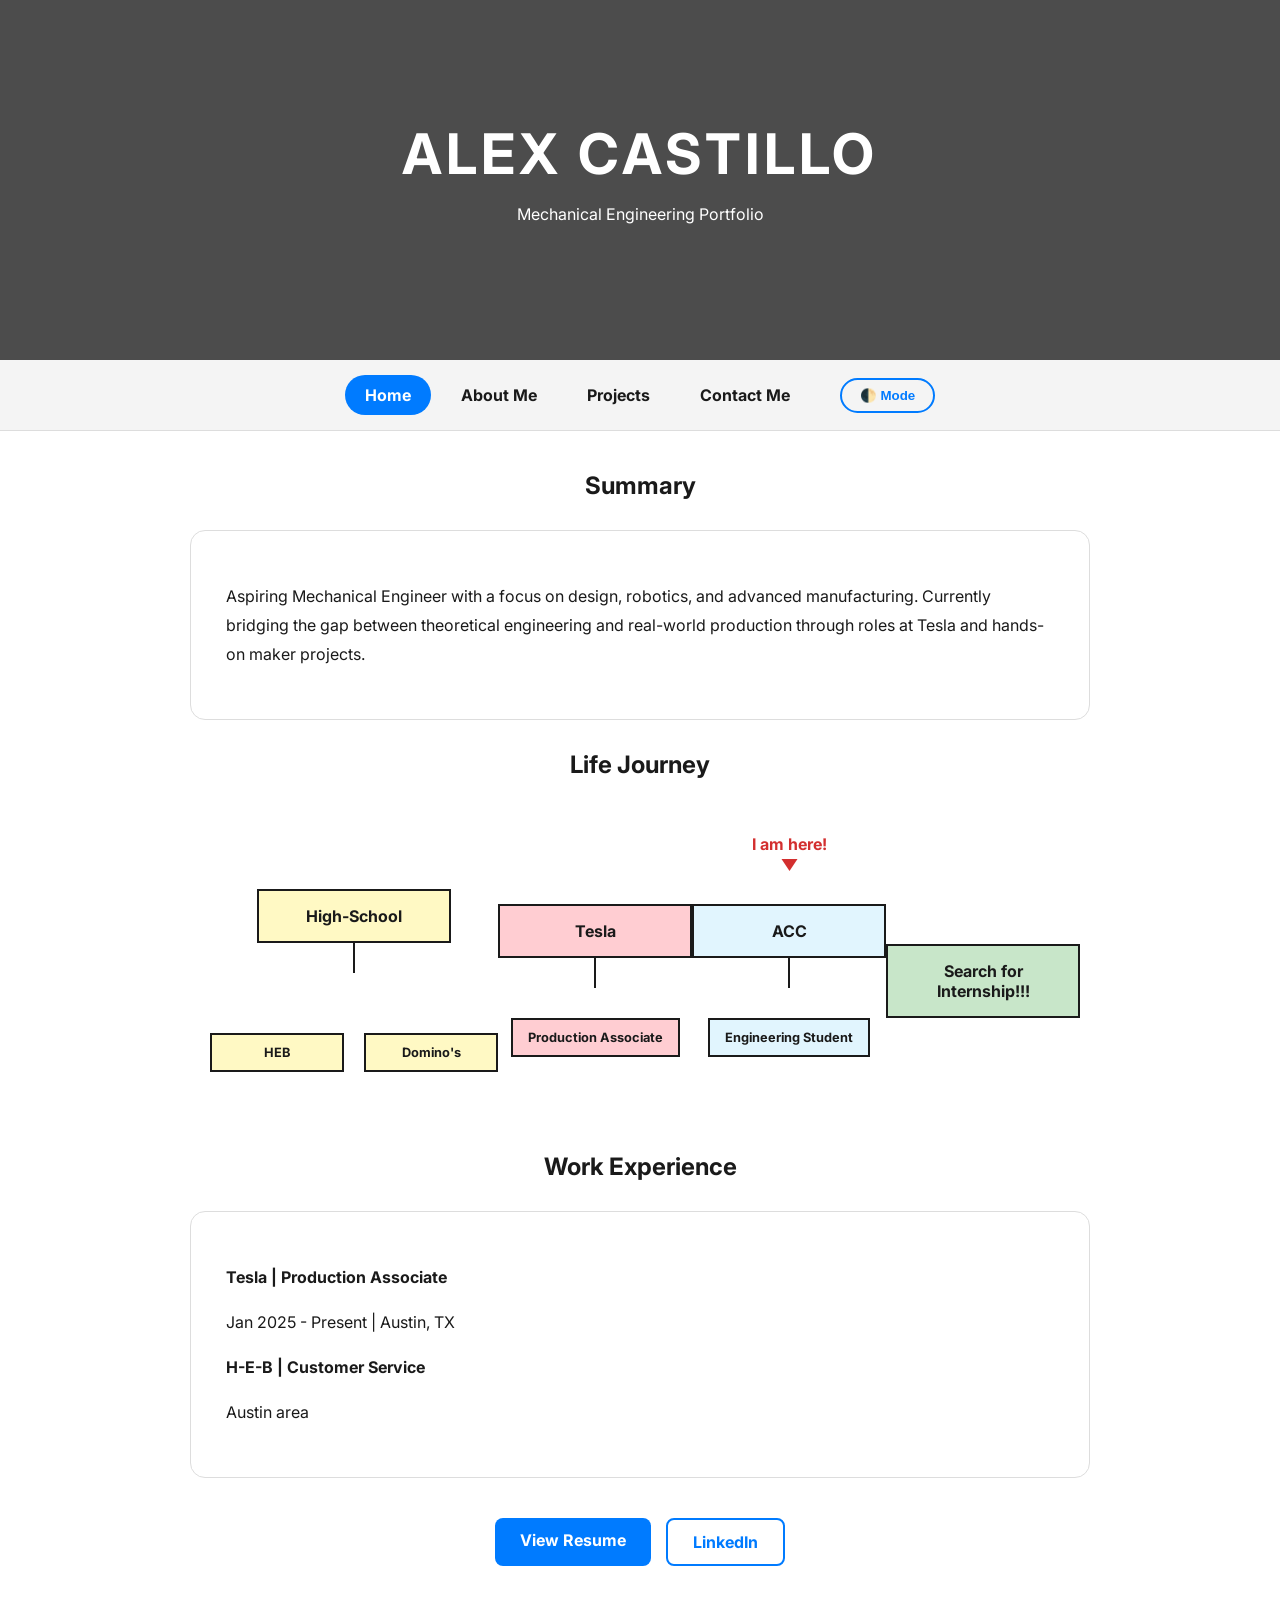
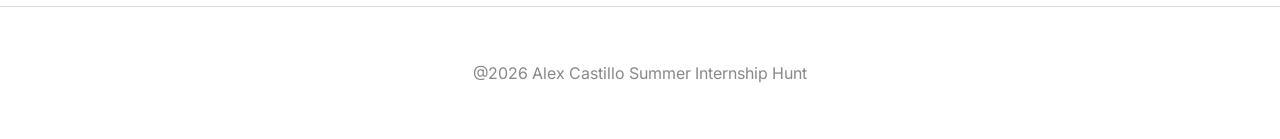
==== commit 5538863a: "Update index.html" ====
--- a/index.html
+++ b/index.html
@@ -41,59 +41,55 @@
             margin: 0; padding: 0;
             transition: all 0.3s ease;
             scroll-behavior: smooth;
-            text-align: center;
         }
 
         /* Hero */
         header {
-            height: 35vh;
+            height: 40vh;
             background: linear-gradient(rgba(0,0,0,0.7), rgba(0,0,0,0.7)), url('https://images.unsplash.com/photo-1537462715879-360eeb61a0ad?auto=format&fit=crop&w=1500&q=80');
             background-size: cover; background-position: center;
             display: flex; flex-direction: column; justify-content: center; align-items: center; color: white;
-        }
-
-        header h1 { font-size: 3rem; margin: 0; text-transform: uppercase; letter-spacing: 4px; }
+            text-align: center;
+        }
+
+        header h1 { font-size: 3.5rem; margin: 0; text-transform: uppercase; letter-spacing: 4px; }
 
         /* Navigation */
         nav {
-            background: var(--secondary-bg); padding: 10px 0; position: sticky; top: 0;
+            background: var(--secondary-bg); padding: 15px 0; position: sticky; top: 0;
             z-index: 1000; display: flex; justify-content: center; align-items: center; gap: 10px;
             border-bottom: 1px solid var(--border-color);
         }
 
-        nav a { text-decoration: none; color: var(--text-color); font-weight: 700; padding: 8px 16px; border-radius: 30px; transition: 0.3s; cursor: pointer; font-size: 0.9rem; }
+        nav a { text-decoration: none; color: var(--text-color); font-weight: 700; padding: 10px 20px; border-radius: 30px; transition: 0.3s; cursor: pointer; }
         nav a.active { background: var(--accent-color); color: white; }
 
-        #theme-toggle { padding: 6px 14px; border-radius: 50px; border: 2px solid var(--accent-color); background: transparent; color: var(--accent-color); cursor: pointer; font-weight: bold; margin-left: 10px; font-size: 0.8rem; }
+        #theme-toggle { padding: 8px 18px; border-radius: 50px; border: 2px solid var(--accent-color); background: transparent; color: var(--accent-color); cursor: pointer; font-weight: bold; margin-left: 20px; }
 
         /* --- Journey Schematic Styling --- */
-        .journey-container { padding: 80px 10px 40px; margin-top: 20px; width: 100%; display: flex; justify-content: center; }
-        .journey-schematic { display: flex; align-items: center; width: 100%; max-width: 1100px; position: relative; justify-content: space-between; }
-
-        .schematic-node { display: flex; flex-direction: column; align-items: center; position: relative; flex: 1; }
+        .journey-container { padding: 80px 20px 60px; margin-top: 20px; overflow-x: hidden; }
+        .journey-schematic { display: flex; align-items: center; width: 100%; max-width: 1100px; margin: 0 auto; position: relative; justify-content: space-between; }
+
+        .schematic-node { display: flex; flex-direction: column; align-items: center; position: relative; z-index: 2; }
+        .node-box {
+            border: 2px solid var(--text-color); padding: 15px 25px; font-weight: bold;
+            min-width: 140px; text-align: center;
+        }
         
-        .node-box {
-            border: 2px solid var(--text-color); padding: 12px 15px; font-weight: bold;
-            z-index: 3; position: relative; width: 160px; box-shadow: 4px 4px 0px var(--text-color);
-            font-size: 0.9rem;
-        }
-        
-        .sub-box-container { display: flex; gap: 10px; margin-top: 30px; }
-        .sub-box { font-size: 0.75rem; padding: 8px 10px; width: 85px; min-width: 0; }
-
-        /* Connecting Lines */
-        .main-connector { height: 2px; background: var(--text-color); flex-grow: 1; z-index: 1; align-self: center; margin-bottom: 60px; }
-        .vertical-line { width: 2px; background: var(--text-color); height: 30px; z-index: 2; }
-
-        /* "I am here" Indicator */
+        .sub-box { font-size: 0.8rem; padding: 10px 15px; margin-top: 30px; min-width: 100px; }
+
+        /* Side-to-Side Connecting Lines */
+        .connector-line { height: 2px; background: var(--text-color); flex-grow: 1; z-index: 1; align-self: center; margin-bottom: 60px; }
+        .vertical-line { width: 2px; background: var(--text-color); height: 30px; }
+
+        /* "I am here" Indicator (Above ACC) */
         .here-indicator {
             position: absolute;
-            top: -65px;
+            top: -70px;
             left: 50%;
             transform: translateX(-50%);
             color: #d32f2f;
             font-weight: bold;
-            font-size: 0.85rem;
             display: flex;
             flex-direction: column;
             align-items: center;
@@ -101,10 +97,10 @@
         }
         .arrow-down {
             width: 0; height: 0; 
-            border-left: 6px solid transparent;
-            border-right: 6px solid transparent;
-            border-top: 10px solid #d32f2f;
-            margin-top: 3px;
+            border-left: 8px solid transparent;
+            border-right: 8px solid transparent;
+            border-top: 12px solid #d32f2f;
+            margin-top: 5px;
         }
 
         /* Color Coding */
@@ -114,20 +110,21 @@
         .color-search { background-color: var(--search-color); }
 
         /* Layout */
-        .container { max-width: 1000px; margin: 30px auto; padding: 0 20px; }
+        .container { max-width: 900px; margin: 40px auto; padding: 0 20px; }
         section { display: none; }
         section.active { display: block; animation: fadeIn 0.4s; }
         @keyframes fadeIn { from { opacity: 0; } to { opacity: 1; } }
 
-        .card { background: var(--card-bg); padding: 25px; border-radius: 12px; border: 1px solid var(--border-color); margin-bottom: 25px; line-height: 1.6; text-align: left; font-size: 0.95rem; }
+        .card { background: var(--card-bg); padding: 35px; border-radius: 15px; border: 1px solid var(--border-color); margin-bottom: 30px; line-height: 1.8; text-align: left; }
+        h2 { text-align: center; margin-bottom: 30px; }
 
         /* Buttons */
-        .bottom-actions { display: flex; justify-content: center; gap: 15px; margin: 30px 0; }
-        .btn { padding: 10px 20px; border-radius: 8px; text-decoration: none; font-weight: bold; transition: 0.3s; cursor: pointer; font-size: 0.9rem; }
+        .bottom-actions { display: flex; justify-content: center; gap: 15px; margin: 40px 0; }
+        .btn { padding: 12px 25px; border-radius: 8px; text-decoration: none; font-weight: bold; transition: 0.3s; cursor: pointer; }
         .btn-primary { background: var(--accent-color); color: white; border: none; }
         .btn-outline { border: 2px solid var(--accent-color); color: var(--accent-color); background: transparent; }
 
-        footer { padding: 30px 0; color: #888; border-top: 1px solid var(--border-color); font-size: 0.85rem; }
+        footer { text-align: center; padding: 40px 0; color: #888; border-top: 1px solid var(--border-color); }
     </style>
 </head>
 <body data-theme="light">
@@ -149,7 +146,7 @@
         <section id="home" class="active">
             <h2>Summary</h2>
             <div class="card">
-                <p>Aspiring Mechanical Engineer with a focus on design, robotics, and advanced manufacturing[cite: 31, 32]. Currently bridging the gap between theoretical engineering and real-world production through roles at Tesla and hands-on maker projects[cite: 31, 32].</p>
+                <p>Aspiring Mechanical Engineer with a focus on design, robotics, and advanced manufacturing. Currently bridging the gap between theoretical engineering and real-world production through roles at Tesla and hands-on maker projects.</p>
             </div>
             
             <h2>Life Journey</h2>
@@ -157,87 +154,87 @@
                 <div class="journey-schematic">
                     
                     <div class="schematic-node">
-                        <div class="node-box color-hs">High-School [cite: 26]</div>
+                        <div class="node-box color-hs">High-School</div>
                         <div class="vertical-line"></div>
-                        <div class="sub-box-container">
-                            <div class="node-box sub-box color-hs">HEB [cite: 26]</div>
+                        <div style="display: flex; gap: 20px; margin-top: 30px;">
+                            <div class="node-box sub-box color-hs">HEB</div>
                             <div class="node-box sub-box color-hs">Domino's</div>
                         </div>
                     </div>
 
-                    <div class="main-connector"></div>
-
-                    <div class="schematic-node">
-                        <div class="node-box color-tesla">Tesla [cite: 26]</div>
+                    <div class="connector-line"></div>
+
+                    <div class="schematic-node">
+                        <div class="node-box color-tesla">Tesla</div>
                         <div class="vertical-line"></div>
-                        <div class="node-box sub-box color-tesla">Production Associate [cite: 26]</div>
-                    </div>
-
-                    <div class="main-connector"></div>
-
-                    <div class="schematic-node">
-                        <div class="node-box color-acc">ACC [cite: 26]</div>
-                        <div class="vertical-line"></div>
-                        <div class="node-box sub-box color-acc">Mechanical Engineering Student [cite: 26]</div>
-                    </div>
-
-                    <div class="main-connector"></div>
+                        <div class="node-box sub-box color-tesla">Production Associate</div>
+                    </div>
+
+                    <div class="connector-line"></div>
 
                     <div class="schematic-node">
                         <div class="here-indicator">
-                            I am here! 
+                            I am here!
                             <div class="arrow-down"></div>
                         </div>
-                        <div class="node-box color-search" style="box-shadow: 6px 6px 0px var(--text-color);">Search for Internship!!! </div>
+                        <div class="node-box color-acc">ACC</div>
+                        <div class="vertical-line"></div>
+                        <div class="node-box sub-box color-acc">Engineering Student</div>
+                    </div>
+
+                    <div class="connector-line"></div>
+
+                    <div class="schematic-node">
+                        <div class="node-box color-search">Search for Internship!!!</div>
                     </div>
                 </div>
             </div>
 
             <h2>Work Experience</h2>
             <div class="card">
-                <p><strong>Tesla | Production Associate [cite: 26]</strong></p>
-                <p>Jan 2025 - Present | Austin, TX [cite: 26]</p>
-                <p><strong>H-E-B | Customer Service [cite: 26]</strong></p>
-                <p>Austin area [cite: 26]</p>
+                <p><strong>Tesla | Production Associate</strong></p>
+                <p>Jan 2025 - Present | Austin, TX</p>
+                <p><strong>H-E-B | Customer Service</strong></p>
+                <p>Austin area</p>
             </div>
         </section>
 
         <section id="about">
-            <h2>About Me [cite: 15]</h2>
-            <div class="card">
-                <p>Hi there! My name is Alex Castillo and I'm currently a mechanical engineering student[cite: 16].</p>
-                <p>My interest in engineering started with a passion for how things work—taking apart mechanical systems to understand their internal logic[cite: 17]. Currently, I'm harnessing my passion for engineering by designing and building a 6-DOF robotic arm using SolidWorks and advanced 3D printing[cite: 18].</p>
+            <h2>About Me</h2>
+            <div class="card">
+                <p>Hi there! My name is Alex Castillo and I'm currently a mechanical engineering student.</p>
+                <p>My interest in engineering started with a passion for how things work—taking apart mechanical systems to understand their internal logic. Currently, I'm harnessing my passion for engineering by designing and building a 6-DOF robotic arm using SolidWorks and advanced 3D printing.</p>
             </div>
         </section>
 
         <section id="projects">
-            <h2>Technical Projects [cite: 23]</h2>
-            <div class="card">
-                <h3>6-DOF Robotic Arm [cite: 18]</h3>
-                <p>Designed and fabricated a fully articulated robotic arm[cite: 18]. Key focuses included motor torque calculations, tolerance management for 3D printed components, and structural design in SolidWorks[cite: 18].</p>
+            <h2>Technical Projects</h2>
+            <div class="card">
+                <h3>6-DOF Robotic Arm</h3>
+                <p>Designed and fabricated a fully articulated robotic arm. Key focuses included motor torque calculations, tolerance management for 3D printed components, and structural design in SolidWorks.</p>
             </div>
         </section>
 
         <section id="contact">
-            <h2>Contact Me [cite: 24]</h2>
+            <h2>Contact Me</h2>
             <div class="card">
                 <form action="https://formspree.io/f/alex.castillo3@g.austincc.edu" method="POST">
                     <input type="text" name="name" placeholder="Name" required>
                     <input type="email" name="email" placeholder="Email" required>
                     <textarea name="message" rows="5" placeholder="Your Message" required></textarea>
-                    <button type="submit" class="btn btn-primary" style="width:100%; margin-top:10px;">Send Message [cite: 29]</button>
+                    <button type="submit" class="btn btn-primary" style="width:100%; margin-top:10px;">Send Message</button>
                 </form>
             </div>
         </section>
 
         <div class="bottom-actions">
-            <a href="resume.pdf" target="_blank" class="btn btn-primary">View Resume [cite: 13, 34]</a>
-            <a href="https://www.linkedin.com/in/alex-lee-castillo-57551421b/" target="_blank" class="btn btn-outline">LinkedIn [cite: 24, 34]</a>
+            <a href="resume.pdf" target="_blank" class="btn btn-primary">View Resume</a>
+            <a href="https://www.linkedin.com/in/alex-lee-castillo-57551421b/" target="_blank" class="btn btn-outline">LinkedIn</a>
         </div>
     </div>
 
     <footer>
-        <p>@2026 Alex Castillo Summer Internship Hunt [cite: 27]</p>
+        <p>@2026 Alex Castillo Summer Internship Hunt</p>
     </footer>
 
     <script>
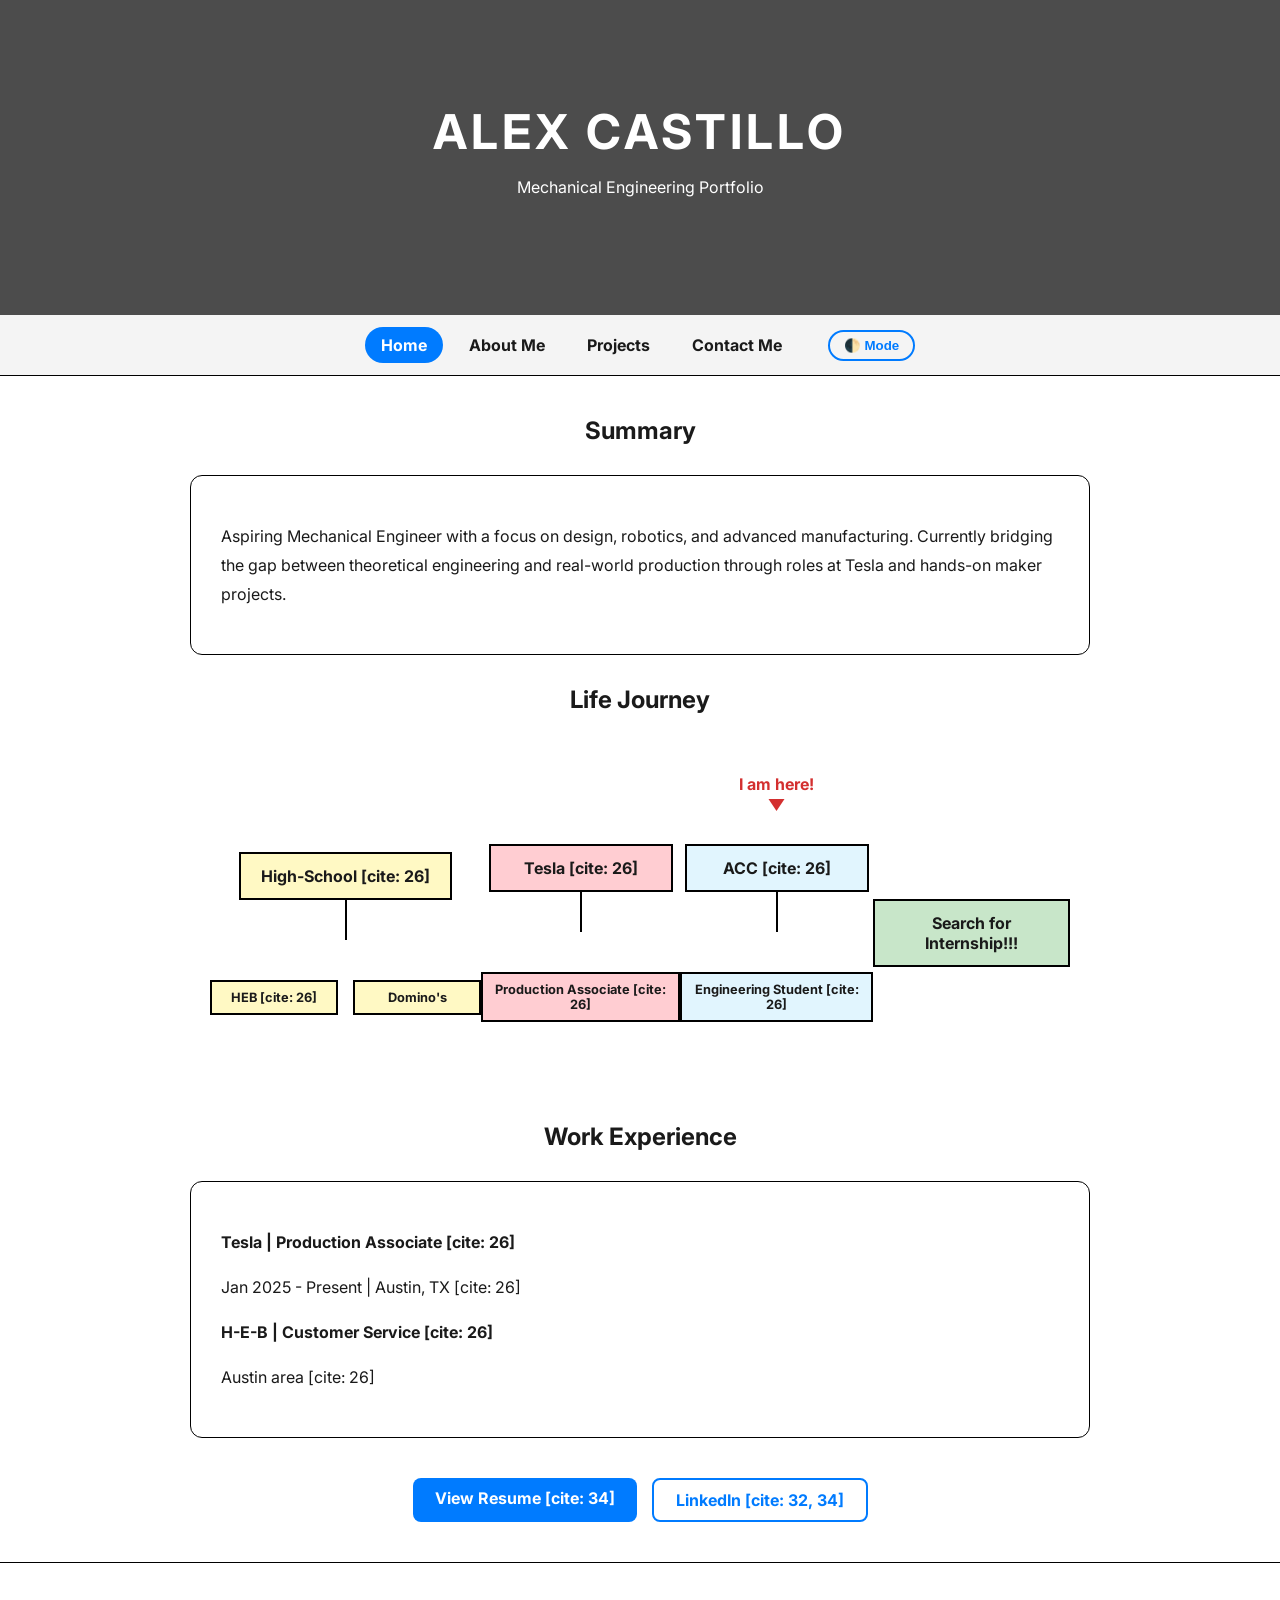
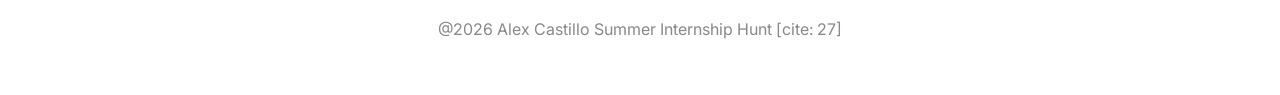
==== commit 05b6d188: "Update index.html" ====
--- a/index.html
+++ b/index.html
@@ -12,13 +12,13 @@
             --accent-color: #007bff;
             --secondary-bg: #f4f4f4;
             --card-bg: #ffffff;
-            --border-color: #ddd;
+            --border-color: #000000;
             
-            /* Journey Colors */
-            --hs-color: #fff9c4;
-            --tesla-color: #ffcdd2;
-            --acc-color: #e1f5fe;
-            --search-color: #c8e6c9;
+            /* Journey Colors from Sketch */
+            --hs-color: #fff9c4; 
+            --tesla-color: #ffcdd2; 
+            --acc-color: #e1f5fe; 
+            --search-color: #c8e6c9; 
         }
 
         [data-theme="dark"] {
@@ -27,7 +27,7 @@
             --accent-color: #3792ff;
             --secondary-bg: #1e1e1e;
             --card-bg: #252525;
-            --border-color: #333;
+            --border-color: #ffffff;
             --hs-color: #434026;
             --tesla-color: #4a2c2c;
             --acc-color: #263843;
@@ -45,44 +45,44 @@
 
         /* Hero */
         header {
-            height: 40vh;
+            height: 35vh;
             background: linear-gradient(rgba(0,0,0,0.7), rgba(0,0,0,0.7)), url('https://images.unsplash.com/photo-1537462715879-360eeb61a0ad?auto=format&fit=crop&w=1500&q=80');
             background-size: cover; background-position: center;
             display: flex; flex-direction: column; justify-content: center; align-items: center; color: white;
             text-align: center;
         }
 
-        header h1 { font-size: 3.5rem; margin: 0; text-transform: uppercase; letter-spacing: 4px; }
+        header h1 { font-size: 3rem; margin: 0; text-transform: uppercase; letter-spacing: 4px; }
 
         /* Navigation */
         nav {
-            background: var(--secondary-bg); padding: 15px 0; position: sticky; top: 0;
+            background: var(--secondary-bg); padding: 12px 0; position: sticky; top: 0;
             z-index: 1000; display: flex; justify-content: center; align-items: center; gap: 10px;
             border-bottom: 1px solid var(--border-color);
         }
 
-        nav a { text-decoration: none; color: var(--text-color); font-weight: 700; padding: 10px 20px; border-radius: 30px; transition: 0.3s; cursor: pointer; }
+        nav a { text-decoration: none; color: var(--text-color); font-weight: 700; padding: 8px 16px; border-radius: 30px; transition: 0.3s; cursor: pointer; }
         nav a.active { background: var(--accent-color); color: white; }
 
-        #theme-toggle { padding: 8px 18px; border-radius: 50px; border: 2px solid var(--accent-color); background: transparent; color: var(--accent-color); cursor: pointer; font-weight: bold; margin-left: 20px; }
+        #theme-toggle { padding: 6px 14px; border-radius: 50px; border: 2px solid var(--accent-color); background: transparent; color: var(--accent-color); cursor: pointer; font-weight: bold; margin-left: 20px; }
 
         /* --- Journey Schematic Styling --- */
-        .journey-container { padding: 80px 20px 60px; margin-top: 20px; overflow-x: hidden; }
-        .journey-schematic { display: flex; align-items: center; width: 100%; max-width: 1100px; margin: 0 auto; position: relative; justify-content: space-between; }
+        .journey-container { padding: 100px 20px 80px; margin-top: 20px; overflow-x: auto; }
+        .journey-schematic { display: flex; align-items: center; width: 100%; max-width: 1000px; margin: 0 auto; position: relative; justify-content: space-between; }
 
         .schematic-node { display: flex; flex-direction: column; align-items: center; position: relative; z-index: 2; }
         .node-box {
-            border: 2px solid var(--text-color); padding: 15px 25px; font-weight: bold;
-            min-width: 140px; text-align: center;
+            border: 2px solid var(--border-color); padding: 12px 20px; font-weight: bold;
+            min-width: 140px; text-align: center; position: relative;
         }
         
-        .sub-box { font-size: 0.8rem; padding: 10px 15px; margin-top: 30px; min-width: 100px; }
-
-        /* Side-to-Side Connecting Lines */
-        .connector-line { height: 2px; background: var(--text-color); flex-grow: 1; z-index: 1; align-self: center; margin-bottom: 60px; }
-        .vertical-line { width: 2px; background: var(--text-color); height: 30px; }
-
-        /* "I am here" Indicator (Above ACC) */
+        .sub-box { font-size: 0.8rem; padding: 8px 12px; margin-top: 40px; min-width: 100px; }
+
+        /* Straight Path Connecting Lines */
+        .connector-line { height: 2px; background: var(--border-color); flex-grow: 1; z-index: 1; align-self: center; margin-bottom: 74px; }
+        .vertical-line { width: 2px; background: var(--border-color); height: 40px; }
+
+        /* "I am here" Indicator (Centered above ACC) */
         .here-indicator {
             position: absolute;
             top: -70px;
@@ -115,19 +115,19 @@
         section.active { display: block; animation: fadeIn 0.4s; }
         @keyframes fadeIn { from { opacity: 0; } to { opacity: 1; } }
 
-        .card { background: var(--card-bg); padding: 35px; border-radius: 15px; border: 1px solid var(--border-color); margin-bottom: 30px; line-height: 1.8; text-align: left; }
+        .card { background: var(--card-bg); padding: 30px; border-radius: 12px; border: 1px solid var(--border-color); margin-bottom: 30px; line-height: 1.8; text-align: left; }
         h2 { text-align: center; margin-bottom: 30px; }
 
         /* Buttons */
         .bottom-actions { display: flex; justify-content: center; gap: 15px; margin: 40px 0; }
-        .btn { padding: 12px 25px; border-radius: 8px; text-decoration: none; font-weight: bold; transition: 0.3s; cursor: pointer; }
+        .btn { padding: 10px 22px; border-radius: 8px; text-decoration: none; font-weight: bold; transition: 0.3s; cursor: pointer; }
         .btn-primary { background: var(--accent-color); color: white; border: none; }
         .btn-outline { border: 2px solid var(--accent-color); color: var(--accent-color); background: transparent; }
 
         footer { text-align: center; padding: 40px 0; color: #888; border-top: 1px solid var(--border-color); }
     </style>
 </head>
-<body data-theme="light">
+<body>
 
     <header>
         <h1>ALEX CASTILLO</h1>
@@ -154,10 +154,10 @@
                 <div class="journey-schematic">
                     
                     <div class="schematic-node">
-                        <div class="node-box color-hs">High-School</div>
+                        <div class="node-box color-hs">High-School [cite: 26]</div>
                         <div class="vertical-line"></div>
-                        <div style="display: flex; gap: 20px; margin-top: 30px;">
-                            <div class="node-box sub-box color-hs">HEB</div>
+                        <div style="display: flex; gap: 15px; margin-top: 0px;">
+                            <div class="node-box sub-box color-hs">HEB [cite: 26]</div>
                             <div class="node-box sub-box color-hs">Domino's</div>
                         </div>
                     </div>
@@ -165,9 +165,9 @@
                     <div class="connector-line"></div>
 
                     <div class="schematic-node">
-                        <div class="node-box color-tesla">Tesla</div>
+                        <div class="node-box color-tesla">Tesla [cite: 26]</div>
                         <div class="vertical-line"></div>
-                        <div class="node-box sub-box color-tesla">Production Associate</div>
+                        <div class="node-box sub-box color-tesla">Production Associate [cite: 26]</div>
                     </div>
 
                     <div class="connector-line"></div>
@@ -177,41 +177,41 @@
                             I am here!
                             <div class="arrow-down"></div>
                         </div>
-                        <div class="node-box color-acc">ACC</div>
+                        <div class="node-box color-acc">ACC [cite: 26]</div>
                         <div class="vertical-line"></div>
-                        <div class="node-box sub-box color-acc">Engineering Student</div>
+                        <div class="node-box sub-box color-acc">Engineering Student [cite: 26]</div>
                     </div>
 
                     <div class="connector-line"></div>
 
                     <div class="schematic-node">
-                        <div class="node-box color-search">Search for Internship!!!</div>
+                        <div class="node-box color-search">Search for Internship!!! </div>
                     </div>
                 </div>
             </div>
 
             <h2>Work Experience</h2>
             <div class="card">
-                <p><strong>Tesla | Production Associate</strong></p>
-                <p>Jan 2025 - Present | Austin, TX</p>
-                <p><strong>H-E-B | Customer Service</strong></p>
-                <p>Austin area</p>
+                <p><strong>Tesla | Production Associate [cite: 26]</strong></p>
+                <p>Jan 2025 - Present | Austin, TX [cite: 26]</p>
+                <p><strong>H-E-B | Customer Service [cite: 26]</strong></p>
+                <p>Austin area [cite: 26]</p>
             </div>
         </section>
 
         <section id="about">
             <h2>About Me</h2>
             <div class="card">
-                <p>Hi there! My name is Alex Castillo and I'm currently a mechanical engineering student.</p>
-                <p>My interest in engineering started with a passion for how things work—taking apart mechanical systems to understand their internal logic. Currently, I'm harnessing my passion for engineering by designing and building a 6-DOF robotic arm using SolidWorks and advanced 3D printing.</p>
+                <p>Hi there! My name is Alex Castillo and I'm currently a mechanical engineering student[cite: 16].</p>
+                <p>My interest in engineering started with a passion for how things work—taking apart mechanical systems to understand their internal logic[cite: 17]. Currently, I'm harnessing my passion for engineering by designing and building a 6-DOF robotic arm using SolidWorks and advanced 3D printing[cite: 18].</p>
             </div>
         </section>
 
         <section id="projects">
             <h2>Technical Projects</h2>
             <div class="card">
-                <h3>6-DOF Robotic Arm</h3>
-                <p>Designed and fabricated a fully articulated robotic arm. Key focuses included motor torque calculations, tolerance management for 3D printed components, and structural design in SolidWorks.</p>
+                <h3>6-DOF Robotic Arm [cite: 18]</h3>
+                <p>Designed and fabricated a fully articulated robotic arm. Key focuses included motor torque calculations, tolerance management for 3D printed components, and structural design in SolidWorks[cite: 18].</p>
             </div>
         </section>
 
@@ -228,13 +228,13 @@
         </section>
 
         <div class="bottom-actions">
-            <a href="resume.pdf" target="_blank" class="btn btn-primary">View Resume</a>
-            <a href="https://www.linkedin.com/in/alex-lee-castillo-57551421b/" target="_blank" class="btn btn-outline">LinkedIn</a>
+            <a href="resume.pdf" target="_blank" class="btn btn-primary">View Resume [cite: 34]</a>
+            <a href="https://www.linkedin.com/in/alex-lee-castillo-57551421b/" target="_blank" class="btn btn-outline">LinkedIn [cite: 32, 34]</a>
         </div>
     </div>
 
     <footer>
-        <p>@2026 Alex Castillo Summer Internship Hunt</p>
+        <p>@2026 Alex Castillo Summer Internship Hunt [cite: 27]</p>
     </footer>
 
     <script>
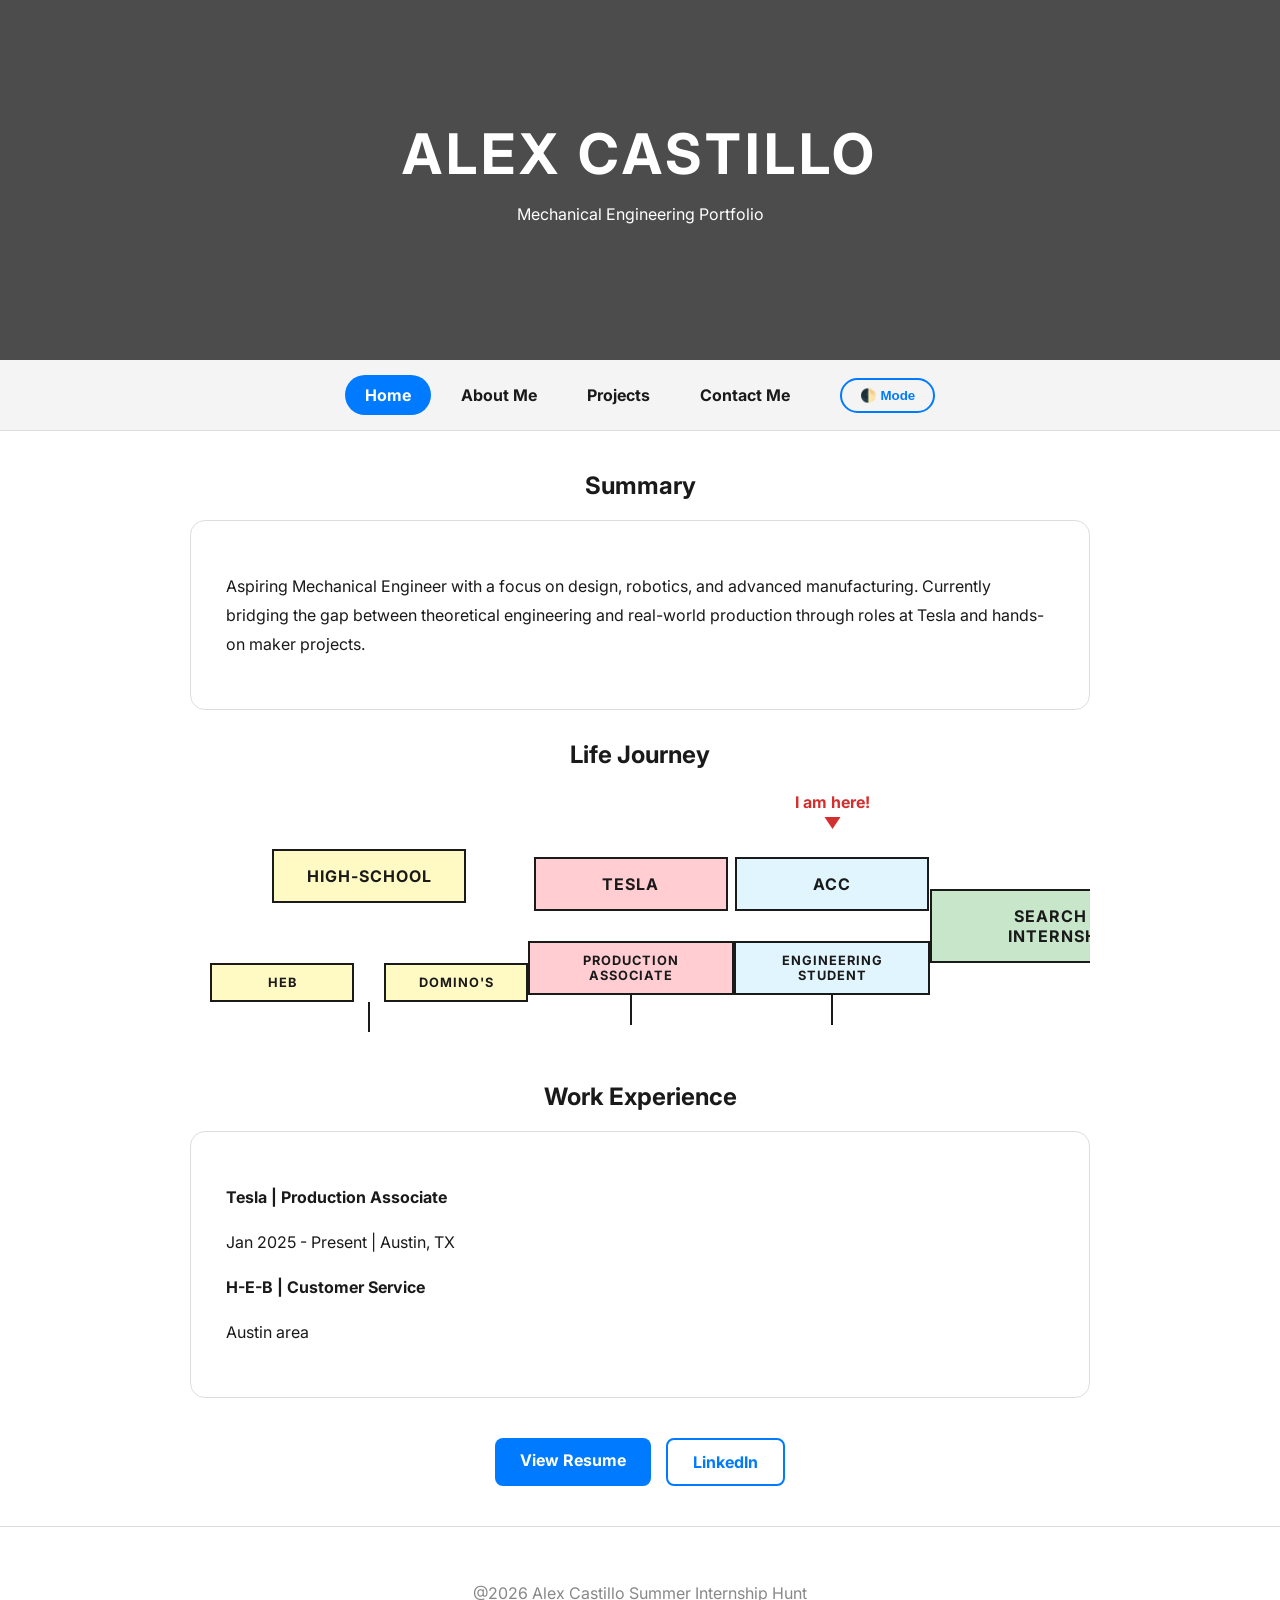
==== commit 6e1f2486: "Update index.html" ====
--- a/index.html
+++ b/index.html
@@ -12,13 +12,13 @@
             --accent-color: #007bff;
             --secondary-bg: #f4f4f4;
             --card-bg: #ffffff;
-            --border-color: #000000;
+            --border-color: #ddd;
             
             /* Journey Colors from Sketch */
-            --hs-color: #fff9c4; 
-            --tesla-color: #ffcdd2; 
-            --acc-color: #e1f5fe; 
-            --search-color: #c8e6c9; 
+            --hs-color: #fff9c4; /* Soft Yellow */
+            --tesla-color: #ffcdd2; /* Soft Red */
+            --acc-color: #e1f5fe; /* Soft Blue */
+            --search-color: #c8e6c9; /* Soft Green */
         }
 
         [data-theme="dark"] {
@@ -27,7 +27,7 @@
             --accent-color: #3792ff;
             --secondary-bg: #1e1e1e;
             --card-bg: #252525;
-            --border-color: #ffffff;
+            --border-color: #333;
             --hs-color: #434026;
             --tesla-color: #4a2c2c;
             --acc-color: #263843;
@@ -41,51 +41,52 @@
             margin: 0; padding: 0;
             transition: all 0.3s ease;
             scroll-behavior: smooth;
+            text-align: center;
         }
 
         /* Hero */
         header {
-            height: 35vh;
+            height: 40vh;
             background: linear-gradient(rgba(0,0,0,0.7), rgba(0,0,0,0.7)), url('https://images.unsplash.com/photo-1537462715879-360eeb61a0ad?auto=format&fit=crop&w=1500&q=80');
             background-size: cover; background-position: center;
             display: flex; flex-direction: column; justify-content: center; align-items: center; color: white;
-            text-align: center;
-        }
-
-        header h1 { font-size: 3rem; margin: 0; text-transform: uppercase; letter-spacing: 4px; }
+        }
+
+        header h1 { font-size: 3.5rem; margin: 0; text-transform: uppercase; letter-spacing: 4px; }
 
         /* Navigation */
         nav {
-            background: var(--secondary-bg); padding: 12px 0; position: sticky; top: 0;
+            background: var(--secondary-bg); padding: 15px 0; position: sticky; top: 0;
             z-index: 1000; display: flex; justify-content: center; align-items: center; gap: 10px;
             border-bottom: 1px solid var(--border-color);
         }
 
-        nav a { text-decoration: none; color: var(--text-color); font-weight: 700; padding: 8px 16px; border-radius: 30px; transition: 0.3s; cursor: pointer; }
+        nav a { text-decoration: none; color: var(--text-color); font-weight: 700; padding: 10px 20px; border-radius: 30px; transition: 0.3s; cursor: pointer; }
         nav a.active { background: var(--accent-color); color: white; }
 
-        #theme-toggle { padding: 6px 14px; border-radius: 50px; border: 2px solid var(--accent-color); background: transparent; color: var(--accent-color); cursor: pointer; font-weight: bold; margin-left: 20px; }
-
-        /* --- Journey Schematic Styling --- */
-        .journey-container { padding: 100px 20px 80px; margin-top: 20px; overflow-x: auto; }
-        .journey-schematic { display: flex; align-items: center; width: 100%; max-width: 1000px; margin: 0 auto; position: relative; justify-content: space-between; }
+        #theme-toggle { padding: 8px 18px; border-radius: 50px; border: 2px solid var(--accent-color); background: transparent; color: var(--accent-color); cursor: pointer; font-weight: bold; margin-left: 20px; }
+
+        /* --- Journey Schematic Styling (Updated to Sketch) --- */
+        .journey-container { overflow-x: auto; padding: 60px 20px; margin-top: 20px; }
+        .journey-schematic { display: flex; align-items: center; min-width: 1000px; margin: 0 auto; position: relative; }
 
         .schematic-node { display: flex; flex-direction: column; align-items: center; position: relative; z-index: 2; }
         .node-box {
-            border: 2px solid var(--border-color); padding: 12px 20px; font-weight: bold;
-            min-width: 140px; text-align: center; position: relative;
+            border: 2.5px solid var(--text-color); padding: 15px 25px; font-weight: bold;
+            min-width: 140px; text-transform: uppercase; letter-spacing: 1px;
+            position: relative;
         }
         
-        .sub-box { font-size: 0.8rem; padding: 8px 12px; margin-top: 40px; min-width: 100px; }
-
-        /* Straight Path Connecting Lines */
-        .connector-line { height: 2px; background: var(--border-color); flex-grow: 1; z-index: 1; align-self: center; margin-bottom: 74px; }
-        .vertical-line { width: 2px; background: var(--border-color); height: 40px; }
-
-        /* "I am here" Indicator (Centered above ACC) */
-        .here-indicator {
+        .sub-box { font-size: 0.8rem; padding: 10px 15px; margin-top: 30px; min-width: 110px; }
+
+        /* Schematic Lines */
+        .connector-line { height: 2.5px; background: var(--text-color); flex-grow: 1; align-self: center; margin-top: -65px; z-index: 1; }
+        .vertical-line { width: 2.5px; background: var(--text-color); height: 30px; position: absolute; top: 100%; z-index: 1; }
+
+        /* "I am here" Indicator (Centered above ACC node now) */
+        .acc-here-indicator {
             position: absolute;
-            top: -70px;
+            top: -65px;
             left: 50%;
             transform: translateX(-50%);
             color: #d32f2f;
@@ -93,10 +94,10 @@
             display: flex;
             flex-direction: column;
             align-items: center;
-            white-space: nowrap;
         }
         .arrow-down {
-            width: 0; height: 0; 
+            width: 0; 
+            height: 0; 
             border-left: 8px solid transparent;
             border-right: 8px solid transparent;
             border-top: 12px solid #d32f2f;
@@ -115,19 +116,18 @@
         section.active { display: block; animation: fadeIn 0.4s; }
         @keyframes fadeIn { from { opacity: 0; } to { opacity: 1; } }
 
-        .card { background: var(--card-bg); padding: 30px; border-radius: 12px; border: 1px solid var(--border-color); margin-bottom: 30px; line-height: 1.8; text-align: left; }
-        h2 { text-align: center; margin-bottom: 30px; }
+        .card { background: var(--card-bg); padding: 35px; border-radius: 15px; border: 1px solid var(--border-color); margin-bottom: 30px; line-height: 1.8; text-align: left; }
 
         /* Buttons */
         .bottom-actions { display: flex; justify-content: center; gap: 15px; margin: 40px 0; }
-        .btn { padding: 10px 22px; border-radius: 8px; text-decoration: none; font-weight: bold; transition: 0.3s; cursor: pointer; }
+        .btn { padding: 12px 25px; border-radius: 8px; text-decoration: none; font-weight: bold; transition: 0.3s; cursor: pointer; }
         .btn-primary { background: var(--accent-color); color: white; border: none; }
         .btn-outline { border: 2px solid var(--accent-color); color: var(--accent-color); background: transparent; }
 
-        footer { text-align: center; padding: 40px 0; color: #888; border-top: 1px solid var(--border-color); }
+        footer { padding: 40px 0; color: #888; border-top: 1px solid var(--border-color); }
     </style>
 </head>
-<body>
+<body data-theme="light">
 
     <header>
         <h1>ALEX CASTILLO</h1>
@@ -144,8 +144,7 @@
 
     <div class="container">
         <section id="home" class="active">
-            <h2>Summary</h2>
-            <div class="card">
+            <h2>Summary</h2> <div class="card">
                 <p>Aspiring Mechanical Engineer with a focus on design, robotics, and advanced manufacturing. Currently bridging the gap between theoretical engineering and real-world production through roles at Tesla and hands-on maker projects.</p>
             </div>
             
@@ -154,10 +153,10 @@
                 <div class="journey-schematic">
                     
                     <div class="schematic-node">
-                        <div class="node-box color-hs">High-School [cite: 26]</div>
+                        <div class="node-box color-hs">High-School</div>
                         <div class="vertical-line"></div>
-                        <div style="display: flex; gap: 15px; margin-top: 0px;">
-                            <div class="node-box sub-box color-hs">HEB [cite: 26]</div>
+                        <div style="display: flex; gap: 30px; margin-top: 30px;">
+                            <div class="node-box sub-box color-hs">HEB</div>
                             <div class="node-box sub-box color-hs">Domino's</div>
                         </div>
                     </div>
@@ -165,53 +164,53 @@
                     <div class="connector-line"></div>
 
                     <div class="schematic-node">
-                        <div class="node-box color-tesla">Tesla [cite: 26]</div>
+                        <div class="node-box color-tesla">Tesla</div>
                         <div class="vertical-line"></div>
-                        <div class="node-box sub-box color-tesla">Production Associate [cite: 26]</div>
+                        <div class="node-box sub-box color-tesla">Production Associate</div>
                     </div>
 
                     <div class="connector-line"></div>
 
                     <div class="schematic-node">
-                        <div class="here-indicator">
+                        <div class="acc-here-indicator">
                             I am here!
                             <div class="arrow-down"></div>
                         </div>
-                        <div class="node-box color-acc">ACC [cite: 26]</div>
+                        <div class="node-box color-acc">ACC</div>
                         <div class="vertical-line"></div>
-                        <div class="node-box sub-box color-acc">Engineering Student [cite: 26]</div>
+                        <div class="node-box sub-box color-acc">Engineering Student</div>
                     </div>
 
                     <div class="connector-line"></div>
 
                     <div class="schematic-node">
-                        <div class="node-box color-search">Search for Internship!!! </div>
+                        <div class="node-box color-search">Search for Internship!!!</div>
                     </div>
                 </div>
             </div>
 
             <h2>Work Experience</h2>
             <div class="card">
-                <p><strong>Tesla | Production Associate [cite: 26]</strong></p>
-                <p>Jan 2025 - Present | Austin, TX [cite: 26]</p>
-                <p><strong>H-E-B | Customer Service [cite: 26]</strong></p>
-                <p>Austin area [cite: 26]</p>
+                <p><strong>Tesla | Production Associate</strong></p>
+                <p>Jan 2025 - Present | Austin, TX</p>
+                <p><strong>H-E-B | Customer Service</strong></p>
+                <p>Austin area</p>
             </div>
         </section>
 
         <section id="about">
             <h2>About Me</h2>
             <div class="card">
-                <p>Hi there! My name is Alex Castillo and I'm currently a mechanical engineering student[cite: 16].</p>
-                <p>My interest in engineering started with a passion for how things work—taking apart mechanical systems to understand their internal logic[cite: 17]. Currently, I'm harnessing my passion for engineering by designing and building a 6-DOF robotic arm using SolidWorks and advanced 3D printing[cite: 18].</p>
+                <p>Hi there! My name is Alex Castillo and I'm currently a mechanical engineering student.</p>
+                <p>My interest in engineering started with a passion for how things work—taking apart mechanical systems to understand their internal logic. Currently, I'm harnessing my passion for engineering by designing and building a 6-DOF robotic arm using SolidWorks and advanced 3D printing.</p>
             </div>
         </section>
 
         <section id="projects">
             <h2>Technical Projects</h2>
             <div class="card">
-                <h3>6-DOF Robotic Arm [cite: 18]</h3>
-                <p>Designed and fabricated a fully articulated robotic arm. Key focuses included motor torque calculations, tolerance management for 3D printed components, and structural design in SolidWorks[cite: 18].</p>
+                <h3>6-DOF Robotic Arm</h3>
+                <p>Designed and fabricated a fully articulated robotic arm. Key focuses included motor torque calculations, tolerance management for 3D printed components, and structural design in SolidWorks.</p>
             </div>
         </section>
 
@@ -228,13 +227,13 @@
         </section>
 
         <div class="bottom-actions">
-            <a href="resume.pdf" target="_blank" class="btn btn-primary">View Resume [cite: 34]</a>
-            <a href="https://www.linkedin.com/in/alex-lee-castillo-57551421b/" target="_blank" class="btn btn-outline">LinkedIn [cite: 32, 34]</a>
+            <a href="resume.pdf" target="_blank" class="btn btn-primary">View Resume</a>
+            <a href="https://www.linkedin.com/in/alex-lee-castillo-57551421b/" target="_blank" class="btn btn-outline">LinkedIn</a>
         </div>
     </div>
 
     <footer>
-        <p>@2026 Alex Castillo Summer Internship Hunt [cite: 27]</p>
+        <p>@2026 Alex Castillo Summer Internship Hunt</p>
     </footer>
 
     <script>
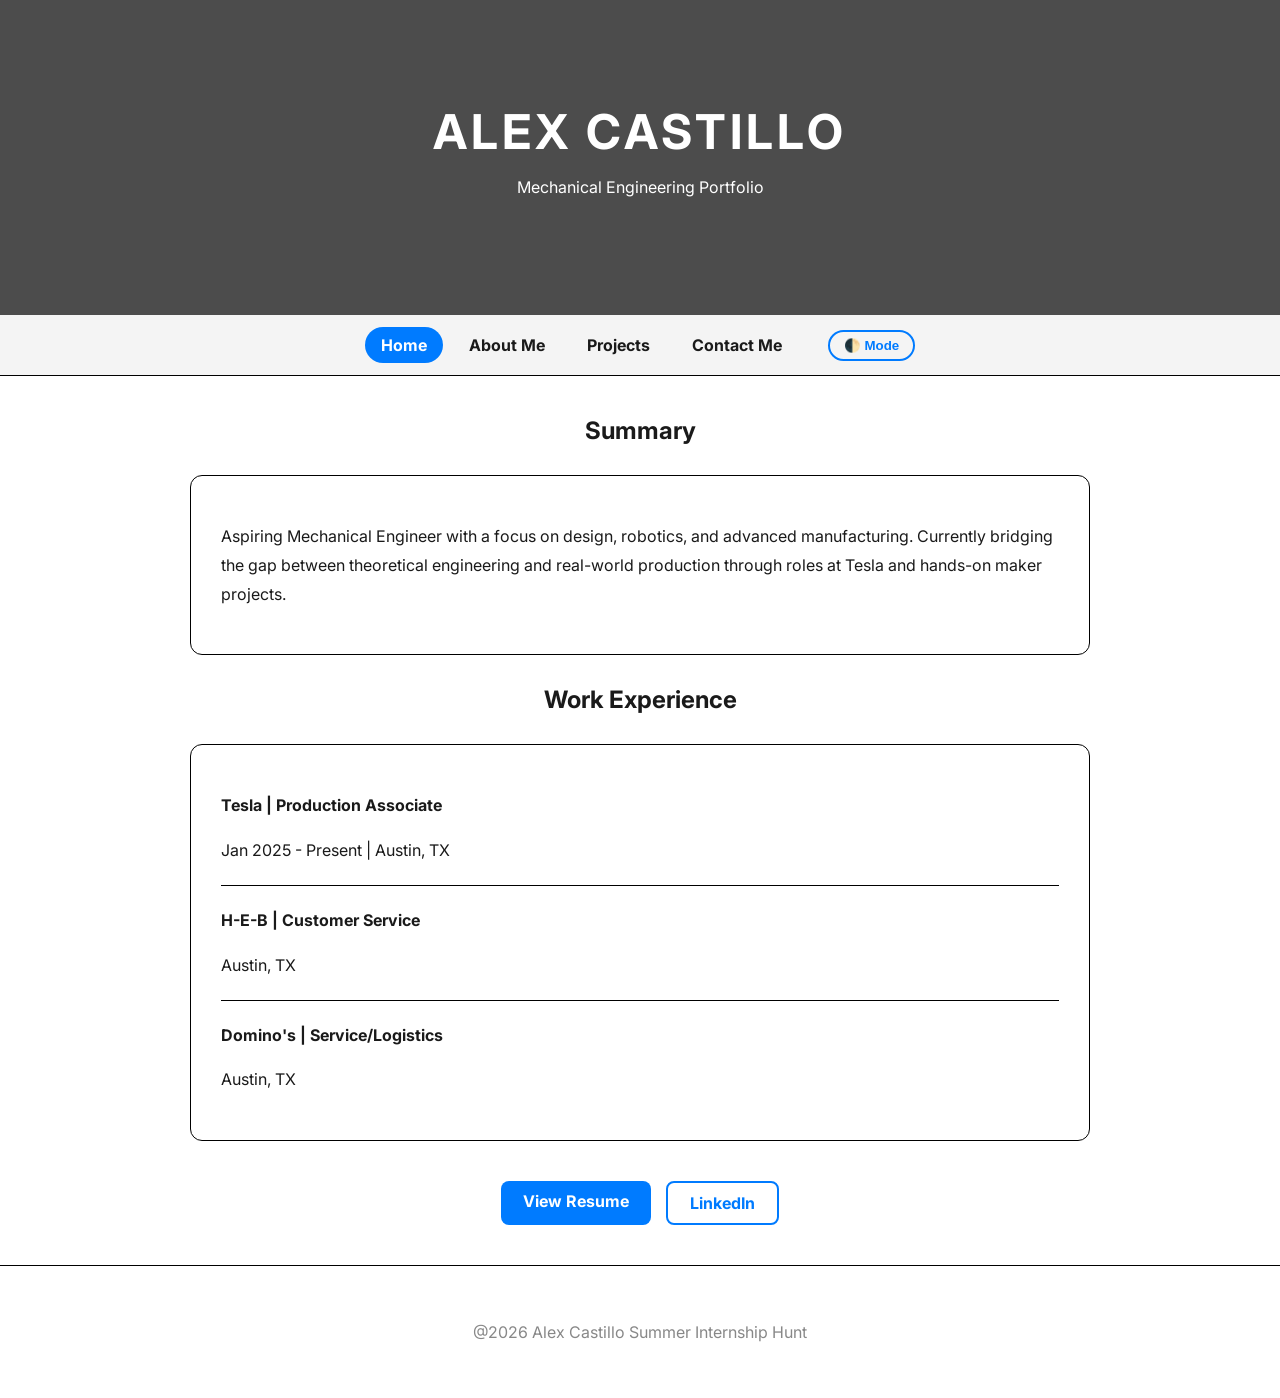
==== commit 5f68a906: "Update index.html" ====
--- a/index.html
+++ b/index.html
@@ -12,13 +12,7 @@
             --accent-color: #007bff;
             --secondary-bg: #f4f4f4;
             --card-bg: #ffffff;
-            --border-color: #ddd;
-            
-            /* Journey Colors from Sketch */
-            --hs-color: #fff9c4; /* Soft Yellow */
-            --tesla-color: #ffcdd2; /* Soft Red */
-            --acc-color: #e1f5fe; /* Soft Blue */
-            --search-color: #c8e6c9; /* Soft Green */
+            --border-color: #000000;
         }
 
         [data-theme="dark"] {
@@ -27,11 +21,7 @@
             --accent-color: #3792ff;
             --secondary-bg: #1e1e1e;
             --card-bg: #252525;
-            --border-color: #333;
-            --hs-color: #434026;
-            --tesla-color: #4a2c2c;
-            --acc-color: #263843;
-            --search-color: #263e26;
+            --border-color: #ffffff;
         }
 
         body {
@@ -41,74 +31,30 @@
             margin: 0; padding: 0;
             transition: all 0.3s ease;
             scroll-behavior: smooth;
-            text-align: center;
         }
 
         /* Hero */
         header {
-            height: 40vh;
+            height: 35vh;
             background: linear-gradient(rgba(0,0,0,0.7), rgba(0,0,0,0.7)), url('https://images.unsplash.com/photo-1537462715879-360eeb61a0ad?auto=format&fit=crop&w=1500&q=80');
             background-size: cover; background-position: center;
             display: flex; flex-direction: column; justify-content: center; align-items: center; color: white;
+            text-align: center;
         }
 
-        header h1 { font-size: 3.5rem; margin: 0; text-transform: uppercase; letter-spacing: 4px; }
+        header h1 { font-size: 3rem; margin: 0; text-transform: uppercase; letter-spacing: 4px; }
 
         /* Navigation */
         nav {
-            background: var(--secondary-bg); padding: 15px 0; position: sticky; top: 0;
+            background: var(--secondary-bg); padding: 12px 0; position: sticky; top: 0;
             z-index: 1000; display: flex; justify-content: center; align-items: center; gap: 10px;
             border-bottom: 1px solid var(--border-color);
         }
 
-        nav a { text-decoration: none; color: var(--text-color); font-weight: 700; padding: 10px 20px; border-radius: 30px; transition: 0.3s; cursor: pointer; }
+        nav a { text-decoration: none; color: var(--text-color); font-weight: 700; padding: 8px 16px; border-radius: 30px; transition: 0.3s; cursor: pointer; }
         nav a.active { background: var(--accent-color); color: white; }
 
-        #theme-toggle { padding: 8px 18px; border-radius: 50px; border: 2px solid var(--accent-color); background: transparent; color: var(--accent-color); cursor: pointer; font-weight: bold; margin-left: 20px; }
-
-        /* --- Journey Schematic Styling (Updated to Sketch) --- */
-        .journey-container { overflow-x: auto; padding: 60px 20px; margin-top: 20px; }
-        .journey-schematic { display: flex; align-items: center; min-width: 1000px; margin: 0 auto; position: relative; }
-
-        .schematic-node { display: flex; flex-direction: column; align-items: center; position: relative; z-index: 2; }
-        .node-box {
-            border: 2.5px solid var(--text-color); padding: 15px 25px; font-weight: bold;
-            min-width: 140px; text-transform: uppercase; letter-spacing: 1px;
-            position: relative;
-        }
-        
-        .sub-box { font-size: 0.8rem; padding: 10px 15px; margin-top: 30px; min-width: 110px; }
-
-        /* Schematic Lines */
-        .connector-line { height: 2.5px; background: var(--text-color); flex-grow: 1; align-self: center; margin-top: -65px; z-index: 1; }
-        .vertical-line { width: 2.5px; background: var(--text-color); height: 30px; position: absolute; top: 100%; z-index: 1; }
-
-        /* "I am here" Indicator (Centered above ACC node now) */
-        .acc-here-indicator {
-            position: absolute;
-            top: -65px;
-            left: 50%;
-            transform: translateX(-50%);
-            color: #d32f2f;
-            font-weight: bold;
-            display: flex;
-            flex-direction: column;
-            align-items: center;
-        }
-        .arrow-down {
-            width: 0; 
-            height: 0; 
-            border-left: 8px solid transparent;
-            border-right: 8px solid transparent;
-            border-top: 12px solid #d32f2f;
-            margin-top: 5px;
-        }
-
-        /* Color Coding */
-        .color-hs { background-color: var(--hs-color); }
-        .color-tesla { background-color: var(--tesla-color); }
-        .color-acc { background-color: var(--acc-color); }
-        .color-search { background-color: var(--search-color); }
+        #theme-toggle { padding: 6px 14px; border-radius: 50px; border: 2px solid var(--accent-color); background: transparent; color: var(--accent-color); cursor: pointer; font-weight: bold; margin-left: 20px; }
 
         /* Layout */
         .container { max-width: 900px; margin: 40px auto; padding: 0 20px; }
@@ -116,18 +62,19 @@
         section.active { display: block; animation: fadeIn 0.4s; }
         @keyframes fadeIn { from { opacity: 0; } to { opacity: 1; } }
 
-        .card { background: var(--card-bg); padding: 35px; border-radius: 15px; border: 1px solid var(--border-color); margin-bottom: 30px; line-height: 1.8; text-align: left; }
+        .card { background: var(--card-bg); padding: 30px; border-radius: 12px; border: 1px solid var(--border-color); margin-bottom: 30px; line-height: 1.8; text-align: left; }
+        h2 { text-align: center; margin-bottom: 30px; }
 
         /* Buttons */
         .bottom-actions { display: flex; justify-content: center; gap: 15px; margin: 40px 0; }
-        .btn { padding: 12px 25px; border-radius: 8px; text-decoration: none; font-weight: bold; transition: 0.3s; cursor: pointer; }
+        .btn { padding: 10px 22px; border-radius: 8px; text-decoration: none; font-weight: bold; transition: 0.3s; cursor: pointer; }
         .btn-primary { background: var(--accent-color); color: white; border: none; }
         .btn-outline { border: 2px solid var(--accent-color); color: var(--accent-color); background: transparent; }
 
-        footer { padding: 40px 0; color: #888; border-top: 1px solid var(--border-color); }
+        footer { text-align: center; padding: 40px 0; color: #888; border-top: 1px solid var(--border-color); }
     </style>
 </head>
-<body data-theme="light">
+<body>
 
     <header>
         <h1>ALEX CASTILLO</h1>
@@ -144,57 +91,21 @@
 
     <div class="container">
         <section id="home" class="active">
-            <h2>Summary</h2> <div class="card">
+            <h2>Summary</h2>
+            <div class="card">
                 <p>Aspiring Mechanical Engineer with a focus on design, robotics, and advanced manufacturing. Currently bridging the gap between theoretical engineering and real-world production through roles at Tesla and hands-on maker projects.</p>
             </div>
             
-            <h2>Life Journey</h2>
-            <div class="journey-container">
-                <div class="journey-schematic">
-                    
-                    <div class="schematic-node">
-                        <div class="node-box color-hs">High-School</div>
-                        <div class="vertical-line"></div>
-                        <div style="display: flex; gap: 30px; margin-top: 30px;">
-                            <div class="node-box sub-box color-hs">HEB</div>
-                            <div class="node-box sub-box color-hs">Domino's</div>
-                        </div>
-                    </div>
-
-                    <div class="connector-line"></div>
-
-                    <div class="schematic-node">
-                        <div class="node-box color-tesla">Tesla</div>
-                        <div class="vertical-line"></div>
-                        <div class="node-box sub-box color-tesla">Production Associate</div>
-                    </div>
-
-                    <div class="connector-line"></div>
-
-                    <div class="schematic-node">
-                        <div class="acc-here-indicator">
-                            I am here!
-                            <div class="arrow-down"></div>
-                        </div>
-                        <div class="node-box color-acc">ACC</div>
-                        <div class="vertical-line"></div>
-                        <div class="node-box sub-box color-acc">Engineering Student</div>
-                    </div>
-
-                    <div class="connector-line"></div>
-
-                    <div class="schematic-node">
-                        <div class="node-box color-search">Search for Internship!!!</div>
-                    </div>
-                </div>
-            </div>
-
             <h2>Work Experience</h2>
             <div class="card">
                 <p><strong>Tesla | Production Associate</strong></p>
                 <p>Jan 2025 - Present | Austin, TX</p>
+                <hr style="border: 0; border-top: 1px solid var(--border-color); margin: 20px 0;">
                 <p><strong>H-E-B | Customer Service</strong></p>
-                <p>Austin area</p>
+                <p>Austin, TX</p>
+                <hr style="border: 0; border-top: 1px solid var(--border-color); margin: 20px 0;">
+                <p><strong>Domino's | Service/Logistics</strong></p>
+                <p>Austin, TX</p>
             </div>
         </section>
 
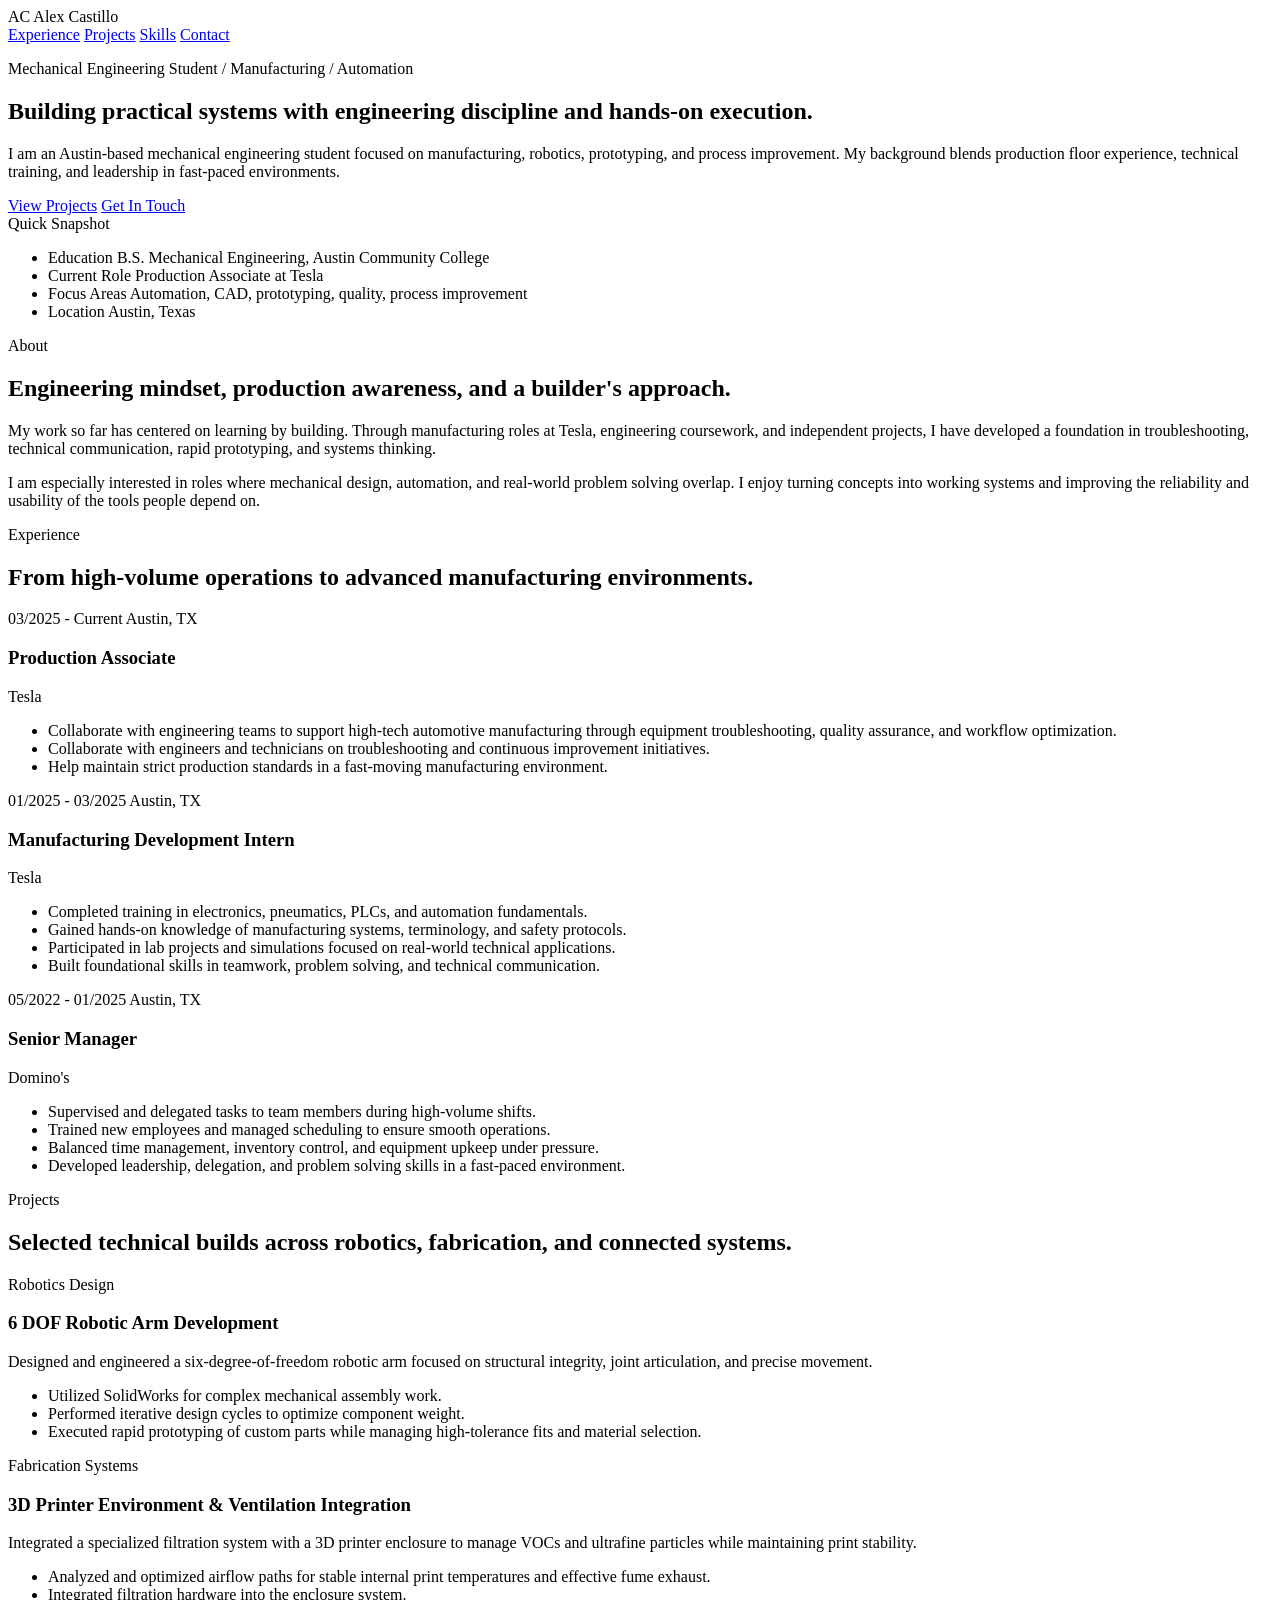
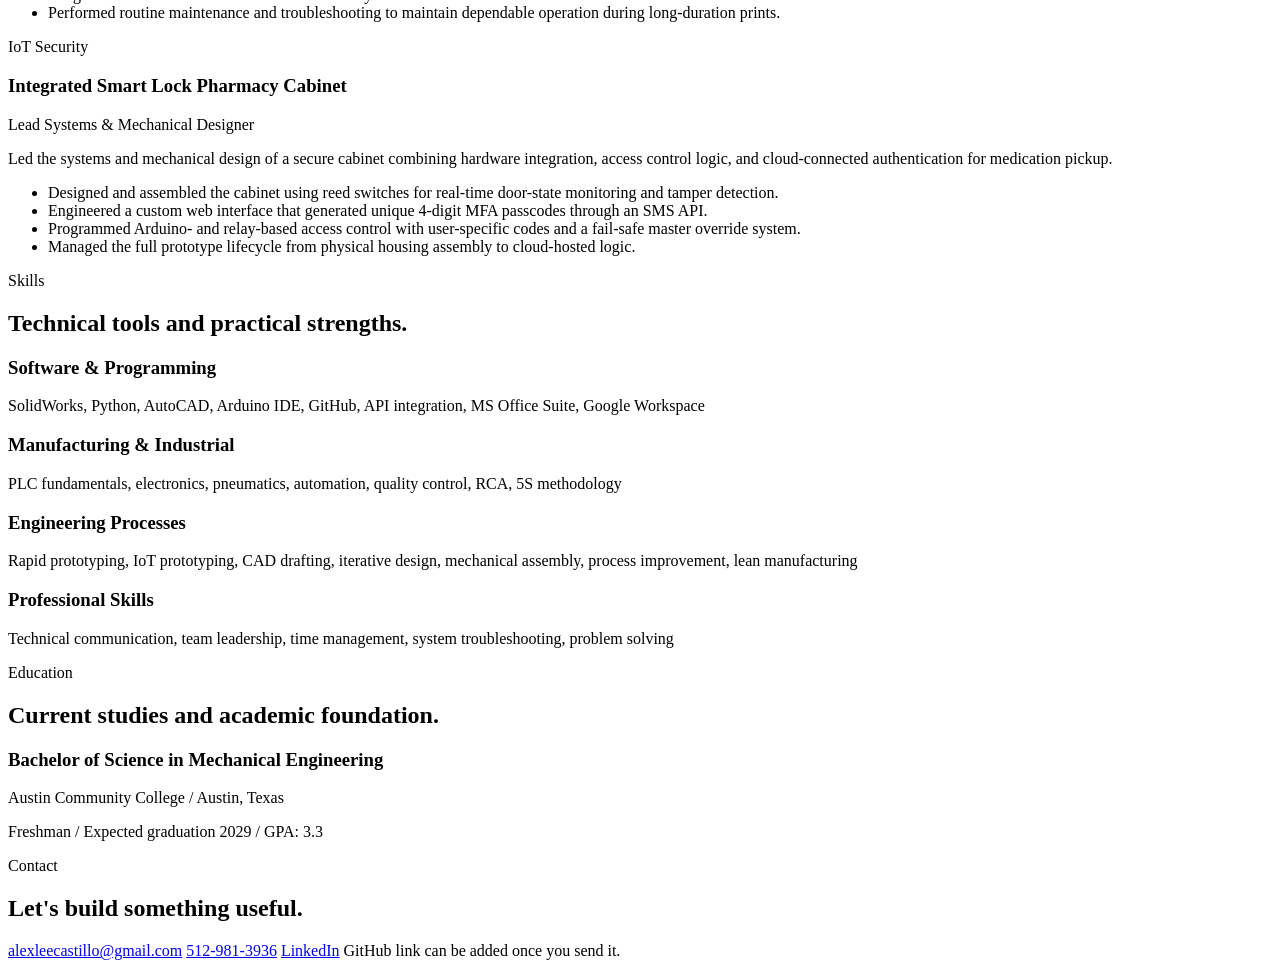
==== commit 269e3826: "index.html" ====
--- a/index.html
+++ b/index.html
@@ -1,166 +1,258 @@
 <!DOCTYPE html>
 <html lang="en">
 <head>
-    <meta charset="UTF-8">
-    <meta name="viewport" content="width=device-width, initial-scale=1.0">
-    <title>Alex Castillo | Mechanical Engineering Portfolio</title>
-    <link href="https://fonts.googleapis.com/css2?family=Inter:wght@400;700&display=swap" rel="stylesheet">
-    <style>
-        :root {
-            --bg-color: #ffffff;
-            --text-color: #1a1a1a;
-            --accent-color: #007bff;
-            --secondary-bg: #f4f4f4;
-            --card-bg: #ffffff;
-            --border-color: #000000;
-        }
-
-        [data-theme="dark"] {
-            --bg-color: #121212;
-            --text-color: #f0f0f0;
-            --accent-color: #3792ff;
-            --secondary-bg: #1e1e1e;
-            --card-bg: #252525;
-            --border-color: #ffffff;
-        }
-
-        body {
-            font-family: 'Inter', sans-serif;
-            background-color: var(--bg-color);
-            color: var(--text-color);
-            margin: 0; padding: 0;
-            transition: all 0.3s ease;
-            scroll-behavior: smooth;
-        }
-
-        /* Hero */
-        header {
-            height: 35vh;
-            background: linear-gradient(rgba(0,0,0,0.7), rgba(0,0,0,0.7)), url('https://images.unsplash.com/photo-1537462715879-360eeb61a0ad?auto=format&fit=crop&w=1500&q=80');
-            background-size: cover; background-position: center;
-            display: flex; flex-direction: column; justify-content: center; align-items: center; color: white;
-            text-align: center;
-        }
-
-        header h1 { font-size: 3rem; margin: 0; text-transform: uppercase; letter-spacing: 4px; }
-
-        /* Navigation */
-        nav {
-            background: var(--secondary-bg); padding: 12px 0; position: sticky; top: 0;
-            z-index: 1000; display: flex; justify-content: center; align-items: center; gap: 10px;
-            border-bottom: 1px solid var(--border-color);
-        }
-
-        nav a { text-decoration: none; color: var(--text-color); font-weight: 700; padding: 8px 16px; border-radius: 30px; transition: 0.3s; cursor: pointer; }
-        nav a.active { background: var(--accent-color); color: white; }
-
-        #theme-toggle { padding: 6px 14px; border-radius: 50px; border: 2px solid var(--accent-color); background: transparent; color: var(--accent-color); cursor: pointer; font-weight: bold; margin-left: 20px; }
-
-        /* Layout */
-        .container { max-width: 900px; margin: 40px auto; padding: 0 20px; }
-        section { display: none; }
-        section.active { display: block; animation: fadeIn 0.4s; }
-        @keyframes fadeIn { from { opacity: 0; } to { opacity: 1; } }
-
-        .card { background: var(--card-bg); padding: 30px; border-radius: 12px; border: 1px solid var(--border-color); margin-bottom: 30px; line-height: 1.8; text-align: left; }
-        h2 { text-align: center; margin-bottom: 30px; }
-
-        /* Buttons */
-        .bottom-actions { display: flex; justify-content: center; gap: 15px; margin: 40px 0; }
-        .btn { padding: 10px 22px; border-radius: 8px; text-decoration: none; font-weight: bold; transition: 0.3s; cursor: pointer; }
-        .btn-primary { background: var(--accent-color); color: white; border: none; }
-        .btn-outline { border: 2px solid var(--accent-color); color: var(--accent-color); background: transparent; }
-
-        footer { text-align: center; padding: 40px 0; color: #888; border-top: 1px solid var(--border-color); }
-    </style>
+  <meta charset="UTF-8">
+  <meta name="viewport" content="width=device-width, initial-scale=1.0">
+  <title>Alex Castillo | Mechanical Engineering Portfolio</title>
+  <meta
+    name="description"
+    content="Portfolio for Alex Castillo, a mechanical engineering student with manufacturing, robotics, prototyping, and automation experience."
+  >
+  <link rel="preconnect" href="https://fonts.googleapis.com">
+  <link rel="preconnect" href="https://fonts.gstatic.com" crossorigin>
+  <link href="https://fonts.googleapis.com/css2?family=Manrope:wght@400;500;700;800&family=Space+Grotesk:wght@500;700&display=swap" rel="stylesheet">
+  <link rel="stylesheet" href="styles.css">
 </head>
 <body>
-
-    <header>
-        <h1>ALEX CASTILLO</h1>
-        <p>Mechanical Engineering Portfolio</p>
+  <div class="page-shell">
+    <header class="hero">
+      <nav class="topbar">
+        <div class="brand">
+          <span class="brand-mark">AC</span>
+          <span class="brand-text">Alex Castillo</span>
+        </div>
+        <div class="nav-links">
+          <a href="#experience">Experience</a>
+          <a href="#projects">Projects</a>
+          <a href="#skills">Skills</a>
+          <a href="#contact">Contact</a>
+        </div>
+      </nav>
+
+      <section class="hero-grid">
+        <div class="hero-copy reveal">
+          <p class="eyebrow">Mechanical Engineering Student / Manufacturing / Automation</p>
+          <h1>Building practical systems with engineering discipline and hands-on execution.</h1>
+          <p class="lede">
+            I am an Austin-based mechanical engineering student focused on manufacturing, robotics,
+            prototyping, and process improvement. My background blends production floor experience,
+            technical training, and leadership in fast-paced environments.
+          </p>
+          <div class="hero-actions">
+            <a class="button button-primary" href="#projects">View Projects</a>
+            <a class="button button-secondary" href="#contact">Get In Touch</a>
+          </div>
+        </div>
+
+        <aside class="hero-card reveal reveal-delay-1">
+          <div class="hero-card-label">Quick Snapshot</div>
+          <ul class="snapshot-list">
+            <li>
+              <span class="snapshot-title">Education</span>
+              <span class="snapshot-copy">B.S. Mechanical Engineering, Austin Community College</span>
+            </li>
+            <li>
+              <span class="snapshot-title">Current Role</span>
+              <span class="snapshot-copy">Production Associate at Tesla</span>
+            </li>
+            <li>
+              <span class="snapshot-title">Focus Areas</span>
+              <span class="snapshot-copy">Automation, CAD, prototyping, quality, process improvement</span>
+            </li>
+            <li>
+              <span class="snapshot-title">Location</span>
+              <span class="snapshot-copy">Austin, Texas</span>
+            </li>
+          </ul>
+        </aside>
+      </section>
     </header>
 
-    <nav>
-        <a href="#home" class="nav-btn active" onclick="showSection('home')">Home</a>
-        <a href="#about" class="nav-btn" onclick="showSection('about')">About Me</a>
-        <a href="#projects" class="nav-btn" onclick="showSection('projects')">Projects</a>
-        <a href="#contact" class="nav-btn" onclick="showSection('contact')">Contact Me</a>
-        <button id="theme-toggle">🌓 Mode</button>
-    </nav>
-
-    <div class="container">
-        <section id="home" class="active">
-            <h2>Summary</h2>
-            <div class="card">
-                <p>Aspiring Mechanical Engineer with a focus on design, robotics, and advanced manufacturing. Currently bridging the gap between theoretical engineering and real-world production through roles at Tesla and hands-on maker projects.</p>
-            </div>
-            
-            <h2>Work Experience</h2>
-            <div class="card">
-                <p><strong>Tesla | Production Associate</strong></p>
-                <p>Jan 2025 - Present | Austin, TX</p>
-                <hr style="border: 0; border-top: 1px solid var(--border-color); margin: 20px 0;">
-                <p><strong>H-E-B | Customer Service</strong></p>
-                <p>Austin, TX</p>
-                <hr style="border: 0; border-top: 1px solid var(--border-color); margin: 20px 0;">
-                <p><strong>Domino's | Service/Logistics</strong></p>
-                <p>Austin, TX</p>
-            </div>
-        </section>
-
-        <section id="about">
-            <h2>About Me</h2>
-            <div class="card">
-                <p>Hi there! My name is Alex Castillo and I'm currently a mechanical engineering student.</p>
-                <p>My interest in engineering started with a passion for how things work—taking apart mechanical systems to understand their internal logic. Currently, I'm harnessing my passion for engineering by designing and building a 6-DOF robotic arm using SolidWorks and advanced 3D printing.</p>
-            </div>
-        </section>
-
-        <section id="projects">
-            <h2>Technical Projects</h2>
-            <div class="card">
-                <h3>6-DOF Robotic Arm</h3>
-                <p>Designed and fabricated a fully articulated robotic arm. Key focuses included motor torque calculations, tolerance management for 3D printed components, and structural design in SolidWorks.</p>
-            </div>
-        </section>
-
-        <section id="contact">
-            <h2>Contact Me</h2>
-            <div class="card">
-                <form action="https://formspree.io/f/alex.castillo3@g.austincc.edu" method="POST">
-                    <input type="text" name="name" placeholder="Name" required>
-                    <input type="email" name="email" placeholder="Email" required>
-                    <textarea name="message" rows="5" placeholder="Your Message" required></textarea>
-                    <button type="submit" class="btn btn-primary" style="width:100%; margin-top:10px;">Send Message</button>
-                </form>
-            </div>
-        </section>
-
-        <div class="bottom-actions">
-            <a href="resume.pdf" target="_blank" class="btn btn-primary">View Resume</a>
-            <a href="https://www.linkedin.com/in/alex-lee-castillo-57551421b/" target="_blank" class="btn btn-outline">LinkedIn</a>
-        </div>
-    </div>
-
-    <footer>
-        <p>@2026 Alex Castillo Summer Internship Hunt</p>
+    <main>
+      <section class="section reveal" id="about">
+        <div class="section-heading">
+          <p class="section-kicker">About</p>
+          <h2>Engineering mindset, production awareness, and a builder's approach.</h2>
+        </div>
+        <div class="about-panel">
+          <p>
+            My work so far has centered on learning by building. Through manufacturing roles at Tesla,
+            engineering coursework, and independent projects, I have developed a foundation in
+            troubleshooting, technical communication, rapid prototyping, and systems thinking.
+          </p>
+          <p>
+            I am especially interested in roles where mechanical design, automation, and real-world
+            problem solving overlap. I enjoy turning concepts into working systems and improving the
+            reliability and usability of the tools people depend on.
+          </p>
+        </div>
+      </section>
+
+      <section class="section" id="experience">
+        <div class="section-heading reveal">
+          <p class="section-kicker">Experience</p>
+          <h2>From high-volume operations to advanced manufacturing environments.</h2>
+        </div>
+
+        <div class="timeline">
+          <article class="timeline-item reveal">
+            <div class="timeline-meta">
+              <span class="timeline-date">03/2025 - Current</span>
+              <span class="timeline-place">Austin, TX</span>
+            </div>
+            <div class="timeline-content">
+              <h3>Production Associate</h3>
+              <p class="timeline-company">Tesla</p>
+              <ul>
+                <li>Collaborate with engineering teams to support high-tech automotive manufacturing through equipment troubleshooting, quality assurance, and workflow optimization.</li>
+                <li>Collaborate with engineers and technicians on troubleshooting and continuous improvement initiatives.</li>
+                <li>Help maintain strict production standards in a fast-moving manufacturing environment.</li>
+              </ul>
+            </div>
+          </article>
+
+          <article class="timeline-item reveal reveal-delay-1">
+            <div class="timeline-meta">
+              <span class="timeline-date">01/2025 - 03/2025</span>
+              <span class="timeline-place">Austin, TX</span>
+            </div>
+            <div class="timeline-content">
+              <h3>Manufacturing Development Intern</h3>
+              <p class="timeline-company">Tesla</p>
+              <ul>
+                <li>Completed training in electronics, pneumatics, PLCs, and automation fundamentals.</li>
+                <li>Gained hands-on knowledge of manufacturing systems, terminology, and safety protocols.</li>
+                <li>Participated in lab projects and simulations focused on real-world technical applications.</li>
+                <li>Built foundational skills in teamwork, problem solving, and technical communication.</li>
+              </ul>
+            </div>
+          </article>
+
+          <article class="timeline-item reveal reveal-delay-2">
+            <div class="timeline-meta">
+              <span class="timeline-date">05/2022 - 01/2025</span>
+              <span class="timeline-place">Austin, TX</span>
+            </div>
+            <div class="timeline-content">
+              <h3>Senior Manager</h3>
+              <p class="timeline-company">Domino's</p>
+              <ul>
+                <li>Supervised and delegated tasks to team members during high-volume shifts.</li>
+                <li>Trained new employees and managed scheduling to ensure smooth operations.</li>
+                <li>Balanced time management, inventory control, and equipment upkeep under pressure.</li>
+                <li>Developed leadership, delegation, and problem solving skills in a fast-paced environment.</li>
+              </ul>
+            </div>
+          </article>
+        </div>
+      </section>
+
+      <section class="section" id="projects">
+        <div class="section-heading reveal">
+          <p class="section-kicker">Projects</p>
+          <h2>Selected technical builds across robotics, fabrication, and connected systems.</h2>
+        </div>
+
+        <div class="project-grid">
+          <article class="project-card reveal">
+            <p class="project-tag">Robotics Design</p>
+            <h3>6 DOF Robotic Arm Development</h3>
+            <p>
+              Designed and engineered a six-degree-of-freedom robotic arm focused on structural integrity,
+              joint articulation, and precise movement.
+            </p>
+            <ul>
+              <li>Utilized SolidWorks for complex mechanical assembly work.</li>
+              <li>Performed iterative design cycles to optimize component weight.</li>
+              <li>Executed rapid prototyping of custom parts while managing high-tolerance fits and material selection.</li>
+            </ul>
+          </article>
+
+          <article class="project-card reveal reveal-delay-1">
+            <p class="project-tag">Fabrication Systems</p>
+            <h3>3D Printer Environment & Ventilation Integration</h3>
+            <p>
+              Integrated a specialized filtration system with a 3D printer enclosure to manage VOCs
+              and ultrafine particles while maintaining print stability.
+            </p>
+            <ul>
+              <li>Analyzed and optimized airflow paths for stable internal print temperatures and effective fume exhaust.</li>
+              <li>Integrated filtration hardware into the enclosure system.</li>
+              <li>Performed routine maintenance and troubleshooting to maintain dependable operation during long-duration prints.</li>
+            </ul>
+          </article>
+
+          <article class="project-card reveal reveal-delay-2">
+            <p class="project-tag">IoT Security</p>
+            <h3>Integrated Smart Lock Pharmacy Cabinet</h3>
+            <p class="project-role">Lead Systems &amp; Mechanical Designer</p>
+            <p>
+              Led the systems and mechanical design of a secure cabinet combining hardware integration,
+              access control logic, and cloud-connected authentication for medication pickup.
+            </p>
+            <ul>
+              <li>Designed and assembled the cabinet using reed switches for real-time door-state monitoring and tamper detection.</li>
+              <li>Engineered a custom web interface that generated unique 4-digit MFA passcodes through an SMS API.</li>
+              <li>Programmed Arduino- and relay-based access control with user-specific codes and a fail-safe master override system.</li>
+              <li>Managed the full prototype lifecycle from physical housing assembly to cloud-hosted logic.</li>
+            </ul>
+          </article>
+        </div>
+      </section>
+
+      <section class="section" id="skills">
+        <div class="section-heading reveal">
+          <p class="section-kicker">Skills</p>
+          <h2>Technical tools and practical strengths.</h2>
+        </div>
+
+        <div class="skills-grid">
+          <article class="skill-card reveal">
+            <h3>Software & Programming</h3>
+            <p>SolidWorks, Python, AutoCAD, Arduino IDE, GitHub, API integration, MS Office Suite, Google Workspace</p>
+          </article>
+          <article class="skill-card reveal reveal-delay-1">
+            <h3>Manufacturing & Industrial</h3>
+            <p>PLC fundamentals, electronics, pneumatics, automation, quality control, RCA, 5S methodology</p>
+          </article>
+          <article class="skill-card reveal reveal-delay-2">
+            <h3>Engineering Processes</h3>
+            <p>Rapid prototyping, IoT prototyping, CAD drafting, iterative design, mechanical assembly, process improvement, lean manufacturing</p>
+          </article>
+          <article class="skill-card reveal reveal-delay-3">
+            <h3>Professional Skills</h3>
+            <p>Technical communication, team leadership, time management, system troubleshooting, problem solving</p>
+          </article>
+        </div>
+      </section>
+
+      <section class="section" id="education">
+        <div class="section-heading reveal">
+          <p class="section-kicker">Education</p>
+          <h2>Current studies and academic foundation.</h2>
+        </div>
+        <div class="education-card reveal">
+          <h3>Bachelor of Science in Mechanical Engineering</h3>
+          <p>Austin Community College / Austin, Texas</p>
+          <p>Freshman / Expected graduation 2029 / GPA: 3.3</p>
+        </div>
+      </section>
+    </main>
+
+    <footer class="footer reveal" id="contact">
+      <div>
+        <p class="section-kicker">Contact</p>
+        <h2>Let's build something useful.</h2>
+      </div>
+      <div class="contact-links">
+        <a href="mailto:alexleecastillo@gmail.com">alexleecastillo@gmail.com</a>
+        <a href="tel:5129813936">512-981-3936</a>
+        <a href="https://www.linkedin.com/in/alex-castillo-a56338315/" target="_blank" rel="noreferrer">LinkedIn</a>
+        <span class="contact-note">GitHub link can be added once you send it.</span>
+      </div>
     </footer>
-
-    <script>
-        function showSection(sectionId) {
-            document.querySelectorAll('section').forEach(s => s.classList.remove('active'));
-            document.querySelectorAll('.nav-btn').forEach(b => b.classList.remove('active'));
-            document.getElementById(sectionId).classList.add('active');
-            document.querySelector(`[href="#${sectionId}"]`).classList.add('active');
-            window.scrollTo(0, 0);
-        }
-        const toggleBtn = document.getElementById('theme-toggle');
-        const body = document.body;
-        toggleBtn.addEventListener('click', () => {
-            const currentTheme = body.getAttribute('data-theme');
-            body.setAttribute('data-theme', currentTheme === 'light' ? 'dark' : 'light');
-        });
-    </script>
+  </div>
+
+  <script src="script.js"></script>
 </body>
 </html>
